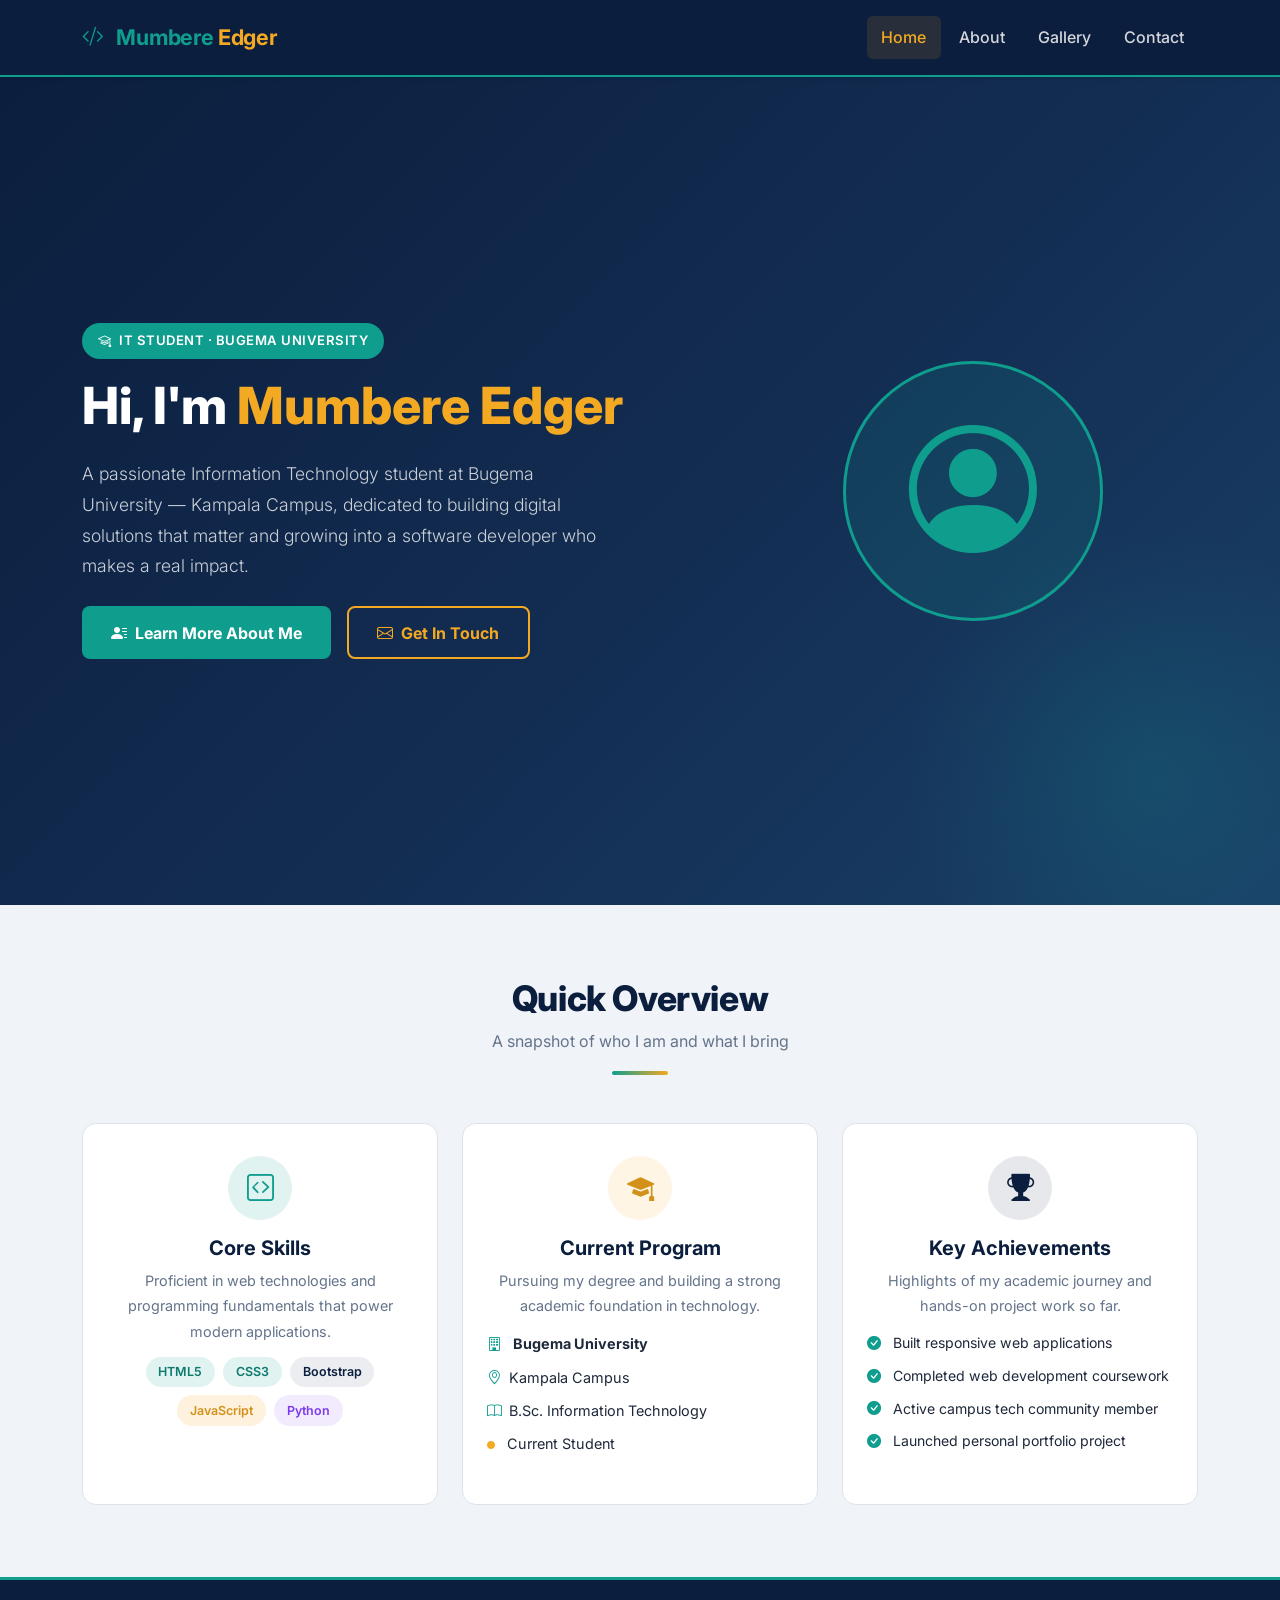
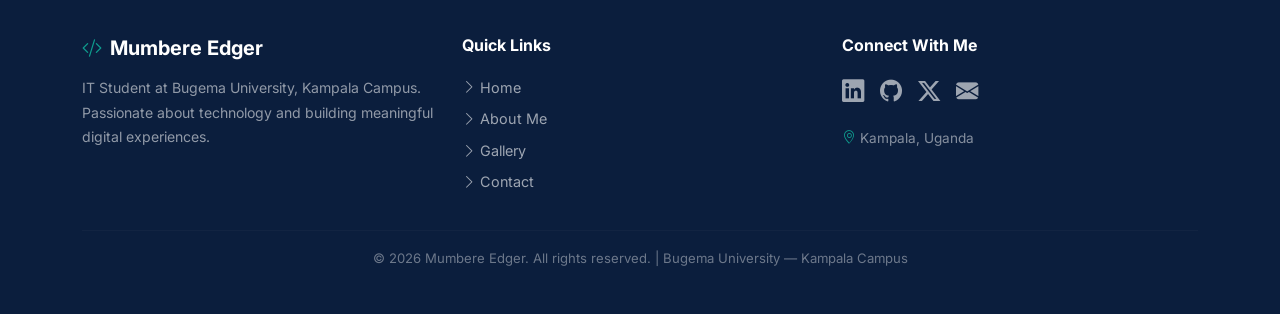
==== index.html @ 8a5848ec "made all the htmls edited the all the htmls" ====
<!DOCTYPE html>
<!-- DOCTYPE tells the browser this is an HTML5 document -->

<html lang="en">
<!-- The <html> tag is the root of the page. lang="en" tells the browser the page is in English -->

<head>
  <!-- ============================================================
       HEAD SECTION
       Everything inside <head> is NOT visible on the page.
       It contains settings, links to CSS files, and page info.
  ============================================================ -->

  <!-- UTF-8 charset allows all characters (letters, symbols, emojis) to display correctly -->
  <meta charset="UTF-8" />

  <!-- This makes the page responsive on mobile phones and tablets.
       width=device-width  → use the screen width of the device
       initial-scale=1.0   → don't zoom in or out by default -->
  <meta name="viewport" content="width=device-width, initial-scale=1.0" />

  <!-- The title shown on the browser tab -->
  <title>Mumbere Edger | Portfolio</title>

  <!-- Bootstrap 5 CSS — a free framework that gives us ready-made
       layout grids, buttons, cards, navbars, and more -->
  <link href="https://cdn.jsdelivr.net/npm/bootstrap@5.3.2/dist/css/bootstrap.min.css" rel="stylesheet" />

  <!-- Bootstrap Icons — a library of over 1800 free icons
       used throughout the page as <i class="bi bi-..."></i> -->
  <link href="https://cdn.jsdelivr.net/npm/bootstrap-icons@1.11.3/font/bootstrap-icons.min.css" rel="stylesheet" />

  <!-- Google Fonts — loads the "Inter" font family from the internet
       wght=300;400;600;700;800 means we load light, regular, semibold,
       bold, and extrabold weights -->
  <link href="https://fonts.googleapis.com/css2?family=Inter:wght@300;400;600;700;800&display=swap" rel="stylesheet" />

  <!-- Our own custom CSS file — this is where all our personal
       styles, colors, and layout rules are written -->
  <link rel="stylesheet" href="css/style.css" />

</head>

<body>
  <!-- ============================================================
       BODY SECTION
       Everything inside <body> is visible on the page.
  ============================================================ -->


  <!-- ============================================================
       SECTION 1: NAVIGATION BAR
       - Uses Bootstrap's navbar component
       - sticky-top  → stays fixed at the top when you scroll
       - navbar-expand-lg → collapses into a hamburger menu on small screens
       - navbar-dark → makes text/icons white (for a dark background)
  ============================================================ -->
  <nav class="navbar navbar-expand-lg sticky-top shadow-sm">
    <div class="container">
      <!-- BRAND / LOGO — clicking this takes you back to the home page -->
      <a class="navbar-brand fw-bold" href="index.html">
        <!-- Bootstrap icon: a code slash symbol used as a logo -->
        <i class="bi bi-code-slash me-2" style="color:var(--teal);"></i>
        <!-- Brand name — first word white, second word gold -->
        <span>Mumbere</span> <span style="color:var(--gold);">Edger</span>
      </a>

      <!-- HAMBURGER BUTTON — only visible on small screens (phones/tablets).
           data-bs-toggle and data-bs-target tell Bootstrap which menu to open -->
      <button class="navbar-toggler border-0" type="button"
              data-bs-toggle="collapse" data-bs-target="#mainNav"
              aria-controls="mainNav" aria-expanded="false" aria-label="Toggle navigation">
        <!-- Three-line "burger" icon for the toggle button -->
        <i class="bi bi-list text-white fs-4"></i>
      </button>

      <!-- NAV LINKS — hidden on small screens, shown on large screens (lg+)
           id="mainNav" connects this to the hamburger button above -->
      <div class="collapse navbar-collapse" id="mainNav">
        <ul class="navbar-nav ms-auto gap-lg-1">
          <!-- ms-auto pushes the links to the right side of the navbar -->

          <!-- Each nav-item is one link. "active" highlights the current page -->
          <li class="nav-item"><a class="nav-link active" href="index.html">Home</a></li>
          <li class="nav-item"><a class="nav-link" href="about.html">About</a></li>
          <li class="nav-item"><a class="nav-link" href="gallery.html">Gallery</a></li>
          <li class="nav-item"><a class="nav-link" href="contact.html">Contact</a></li>
        </ul>
      </div>
    </div><!-- end .container -->
  </nav>
  <!-- END NAVIGATION BAR -->


  <!-- ============================================================
       SECTION 2: HERO SECTION
       The large banner at the top of the home page.
       Contains: welcome badge, heading, tagline, two CTA buttons,
       and a floating avatar circle on the right.
  ============================================================ -->
  <section class="hero-section">
    <!-- .container limits the content width and centers it on large screens -->
    <div class="container position-relative" style="z-index:2;">

      <!-- Bootstrap grid: two columns side by side on large screens,
           stacked on top of each other on small screens.
           gy-5 adds vertical spacing between stacked rows on mobile -->
      <div class="row align-items-center gy-5">

        <!-- LEFT COLUMN: text content (takes 7 out of 12 columns on large screens) -->
        <div class="col-lg-7">

          <!-- Small badge above the heading — shows university info -->
          <div class="hero-badge">
            <i class="bi bi-mortarboard me-1"></i> IT Student · Bugema University
          </div>

          <!-- Main heading — .accent class makes "Mumbere Edger" appear in gold -->
          <h1>
            Hi, I'm <span class="accent">Mumbere Edger</span>
          </h1>

          <!-- Tagline / career objective paragraph -->
          <p class="lead my-4">
            A passionate Information Technology student at Bugema University —
            Kampala Campus, dedicated to building digital solutions that matter
            and growing into a software developer who makes a real impact.
          </p>

          <!-- CALL-TO-ACTION BUTTONS
               btn-teal   → solid teal button (primary action)
               btn-outline-gold → outlined gold button (secondary action) -->
          <div class="d-flex flex-wrap gap-3">
            <!-- d-flex makes the buttons sit side by side -->
            <!-- flex-wrap allows them to wrap onto the next line on small screens -->
            <a href="about.html" class="btn-teal">
              <i class="bi bi-person-lines-fill"></i> Learn More About Me
            </a>
            <a href="contact.html" class="btn-outline-gold">
              <i class="bi bi-envelope"></i> Get In Touch
            </a>
          </div>

        </div><!-- end left column -->

        <!-- RIGHT COLUMN: avatar circle (takes 5 out of 12 columns on large screens) -->
        <div class="col-lg-5 text-center">
          <!-- Animated floating circle — defined in style.css with @keyframes float -->
          <div class="hero-avatar-box">
            <!-- Large person icon — replace with an <img> tag once you have a photo -->
            <i class="bi bi-person-circle"></i>
          </div>
        </div><!-- end right column -->

      </div><!-- end .row -->
    </div><!-- end .container -->
  </section>
  <!-- END HERO SECTION -->


  <!-- ============================================================
       SECTION 3: HIGHLIGHTS / QUICK OVERVIEW
       Three teaser cards: Core Skills, Current Program, Key Achievements.
       Background: light off-white (bg-light-custom from style.css)
  ============================================================ -->
  <section class="bg-light-custom">
    <div class="container">

      <!-- Section heading block (used the same way on every page) -->
      <div class="text-center mb-5">
        <!-- mb-5 = margin-bottom of 3rem, pushes cards down from the heading -->
        <h2>Quick Overview</h2>
        <p class="sub-text mt-2">A snapshot of who I am and what I bring</p>
        <!-- Decorative colored underline — styled in style.css as .divider -->
        <div class="divider mx-auto mt-3"></div>
      </div>

      <!-- Three equal columns (cards) — Bootstrap grid: col-md-4 = 4/12 columns each -->
      <div class="row g-4">
        <!-- g-4 = gap between columns and rows -->

        <!-- CARD 1: Core Skills -->
        <div class="col-md-4">
          <!-- ov-card = our custom overview card style defined in style.css -->
          <div class="ov-card h-100">
            <!-- h-100 makes all cards the same height in a row -->

            <!-- Circular icon container — .teal gives it a teal background -->
            <div class="ov-icon teal">
              <i class="bi bi-code-square"></i>
            </div>

            <h5>Core Skills</h5>
            <p>Proficient in web technologies and programming fundamentals that power modern applications.</p>

            <!-- Skill tags — small colored pill-shaped labels -->
            <div class="d-flex flex-wrap gap-2 justify-content-center">
              <span class="tag tag-teal">HTML5</span>
              <span class="tag tag-teal">CSS3</span>
              <span class="tag tag-navy">Bootstrap</span>
              <span class="tag tag-gold">JavaScript</span>
              <span class="tag tag-purple">Python</span>
            </div>
          </div>
        </div><!-- end card 1 -->

        <!-- CARD 2: Current Program -->
        <div class="col-md-4">
          <div class="ov-card h-100">
            <!-- .gold gives the icon a gold-tinted background -->
            <div class="ov-icon gold">
              <i class="bi bi-mortarboard-fill"></i>
            </div>

            <h5>Current Program</h5>
            <p>Pursuing my degree and building a strong academic foundation in technology.</p>

            <!-- List of university details — list-unstyled removes bullet points -->
            <ul class="list-unstyled text-start mt-2" style="font-size:0.9rem; color:var(--text);">
              <li class="mb-2">
                <i class="bi bi-building me-2" style="color:var(--teal);"></i>
                <strong>Bugema University</strong>
              </li>
              <li class="mb-2">
                <i class="bi bi-geo-alt me-2" style="color:var(--teal);"></i>Kampala Campus
              </li>
              <li class="mb-2">
                <i class="bi bi-book me-2" style="color:var(--teal);"></i>B.Sc. Information Technology
              </li>
              <li>
                <!-- Tiny dot used as a status indicator -->
                <i class="bi bi-circle-fill me-2" style="color:var(--gold); font-size:0.5rem; vertical-align:middle;"></i>
                Current Student
              </li>
            </ul>
          </div>
        </div><!-- end card 2 -->

        <!-- CARD 3: Key Achievements -->
        <div class="col-md-4">
          <div class="ov-card h-100">
            <!-- .navy gives the icon a dark navy background -->
            <div class="ov-icon navy">
              <i class="bi bi-trophy-fill"></i>
            </div>

            <h5>Key Achievements</h5>
            <p>Highlights of my academic journey and hands-on project work so far.</p>

            <!-- Achievement list with teal tick icons -->
            <ul class="list-unstyled text-start mt-2" style="font-size:0.88rem; color:var(--text);">
              <li class="mb-2">
                <i class="bi bi-check-circle-fill me-2" style="color:var(--teal);"></i>
                Built responsive web applications
              </li>
              <li class="mb-2">
                <i class="bi bi-check-circle-fill me-2" style="color:var(--teal);"></i>
                Completed web development coursework
              </li>
              <li class="mb-2">
                <i class="bi bi-check-circle-fill me-2" style="color:var(--teal);"></i>
                Active campus tech community member
              </li>
              <li>
                <i class="bi bi-check-circle-fill me-2" style="color:var(--teal);"></i>
                Launched personal portfolio project
              </li>
            </ul>
          </div>
        </div><!-- end card 3 -->

      </div><!-- end .row -->
    </div><!-- end .container -->
  </section>
  <!-- END HIGHLIGHTS SECTION -->


  <!-- ============================================================
       SECTION 4: FOOTER
       Appears at the bottom of every page.
       Contains: short bio, quick links, social media icons, copyright.
  ============================================================ -->
  <footer>
    <div class="container">

      <!-- Three footer columns: Bio | Quick Links | Social Media -->
      <div class="row g-4 pb-3">
        <!-- pb-3 = padding-bottom so the content doesn't sit against the <hr> -->

        <!-- COLUMN 1: Short bio -->
        <div class="col-md-4">
          <h5 class="mb-3">
            <i class="bi bi-code-slash me-2" style="color:var(--teal);"></i>Mumbere Edger
          </h5>
          <p style="font-size:0.88rem; color:rgba(255,255,255,0.55);">
            IT Student at Bugema University, Kampala Campus. Passionate about
            technology and building meaningful digital experiences.
          </p>
        </div>

        <!-- COLUMN 2: Quick navigation links -->
        <div class="col-md-4">
          <h6 class="mb-3">Quick Links</h6>
          <!-- Each footer-link is styled in style.css to be white and turn gold on hover -->
          <a href="index.html" class="footer-link">
            <i class="bi bi-chevron-right me-1"></i>Home
          </a>
          <a href="about.html" class="footer-link">
            <i class="bi bi-chevron-right me-1"></i>About Me
          </a>
          <a href="gallery.html" class="footer-link">
            <i class="bi bi-chevron-right me-1"></i>Gallery
          </a>
          <a href="contact.html" class="footer-link">
            <i class="bi bi-chevron-right me-1"></i>Contact
          </a>
        </div>

        <!-- COLUMN 3: Social media icons + location -->
        <div class="col-md-4">
          <h6 class="mb-3">Connect With Me</h6>
          <!-- Social icons — each is a link that opens in a new tab (add target="_blank" when real links are ready) -->
          <div class="d-flex gap-3 mb-3">
            <a href="#" class="social-link" title="LinkedIn"><i class="bi bi-linkedin"></i></a>
            <a href="#" class="social-link" title="GitHub"><i class="bi bi-github"></i></a>
            <a href="#" class="social-link" title="Twitter"><i class="bi bi-twitter-x"></i></a>
            <!-- mailto: opens the user's email app with your address pre-filled -->
            <a href="mailto:edger@bugema.ac.ug" class="social-link" title="Email">
              <i class="bi bi-envelope-fill"></i>
            </a>
          </div>
          <p style="font-size:0.85rem; color:rgba(255,255,255,0.5);">
            <i class="bi bi-geo-alt me-1" style="color:var(--teal);"></i>Kampala, Uganda
          </p>
        </div>

      </div><!-- end footer columns row -->

      <!-- Horizontal dividing line above copyright -->
      <hr />

      <!-- Copyright notice — &copy; produces the © symbol -->
      <p class="copy">&copy; 2026 Mumbere Edger. All rights reserved. | Bugema University — Kampala Campus</p>

    </div><!-- end .container -->
  </footer>
  <!-- END FOOTER -->


  <!-- ============================================================
       BOOTSTRAP JAVASCRIPT BUNDLE
       Must be placed at the END of <body> (not in <head>).
       This single file includes:
       - Bootstrap JS (needed for the navbar hamburger toggle)
       - Popper.js    (needed for dropdowns and tooltips)
       Without this, the mobile menu button will not work.
  ============================================================ -->
  <script src="https://cdn.jsdelivr.net/npm/bootstrap@5.3.2/dist/js/bootstrap.bundle.min.js"></script>

</body>
</html>
---- css/style.css ----
/* ================================================================
   MUMBERE EDGER — Portfolio Website
   Custom Stylesheet (style.css)

   HOW THIS FILE IS ORGANISED:
   1.  CSS Variables (color palette)
   2.  Base / Global reset
   3.  Divider component
   4.  Navbar
   5.  Hero section (index.html)
   6.  Buttons (btn-teal, btn-outline-gold)
   7.  Page Header banner (about, gallery, contact)
   8.  Section common rules
   9.  Cards (overview cards, hover effect)
   10. Badge / Tag pills
   11. Footer
   12. About page: profile box, timeline, table, progress bars,
       soft skill pills, interests cards
   13. Gallery page: video wrap, gallery cards
   14. Contact page: info cards, form, map
   15. Responsive breakpoints
================================================================ */


/* ================================================================
   1. CSS VARIABLES — COLOR PALETTE
   CSS variables (custom properties) let us define our colors
   once and reuse them everywhere using var(--name).
   To change the site's whole color scheme, just edit these values.
================================================================ */
:root {
  /* Deep navy — used for navbar, hero background, footer, headings */
  --navy:   #0b1e3d;

  /* Teal — primary accent color: buttons, icons, borders, active links */
  --teal:   #0f9d8e;

  /* Darker teal — used for hover states on teal elements */
  --teal2:  #0c7a6d;

  /* Warm gold — secondary accent: highlights, outline buttons, badges */
  --gold:   #f4a923;

  /* Darker gold — used for hover states and text on gold backgrounds */
  --gold2:  #d4911a;

  /* Off-white — used as background for alternating sections */
  --light:  #f0f4f8;

  /* Pure white — default card and page background */
  --white:  #ffffff;

  /* Dark text color — used for headings and paragraph text */
  --text:   #1e293b;

  /* Muted grey — used for secondary/supporting paragraph text */
  --muted:  #64748b;

  /* Light border color — used for card borders, table lines, dividers */
  --border: #dde3ec;
}


/* ================================================================
   2. BASE / GLOBAL RESET
   These rules apply to every element on the page.
================================================================ */

/* box-sizing: border-box means padding and border are included
   in an element's total width and height — prevents layout overflow */
*, *::before, *::after {
  box-sizing: border-box;
}

body {
  /* Inter is loaded from Google Fonts; Segoe UI is the Windows fallback */
  font-family: 'Inter', 'Segoe UI', sans-serif;
  color: var(--text);
  background: var(--white);
  line-height: 1.75;  /* comfortable reading line spacing */
  margin: 0;          /* removes default browser body margin */
}


/* ================================================================
   3. DIVIDER
   A short colored underline used below section headings.
   The gradient goes from teal (left) to gold (right).
================================================================ */
.divider {
  width: 56px;
  height: 4px;
  background: linear-gradient(90deg, var(--teal), var(--gold));
  border-radius: 3px;
  margin-bottom: 1rem;
}


/* ================================================================
   4. NAVBAR
   The sticky navigation bar at the top of every page.
   border-bottom adds the teal accent line under the navbar.
================================================================ */
.navbar {
  background-color: var(--navy) !important;
  /* !important overrides Bootstrap's default bg-dark class */
  padding-top: 0.85rem;
  padding-bottom: 0.85rem;
  border-bottom: 2px solid var(--teal); /* teal underline accent */
}

.navbar-brand {
  font-size: 1.35rem;
  letter-spacing: -0.3px;
  color: var(--white) !important;
}

/* The span inside .navbar-brand that shows the gold "Edger" part */
.navbar-brand span {
  color: var(--teal);
}

/* Individual nav links */
.nav-link {
  color: rgba(255,255,255,0.82) !important; /* slightly transparent white */
  font-weight: 500;
  padding: 0.45rem 0.9rem !important;
  border-radius: 6px;
  transition: background 0.2s, color 0.2s; /* smooth color change on hover */
}

/* Hover and active states: gold text + faint gold background */
.nav-link:hover,
.nav-link.active {
  color: var(--gold) !important;
  background: rgba(244,169,35,0.12);
}

/* Make the hamburger button border match our teal color */
.navbar-toggler {
  border-color: var(--teal);
}

/* The three-line hamburger icon needs to be white on a dark navbar */
.navbar-toggler-icon {
  filter: invert(1);
}


/* ================================================================
   5. HERO SECTION (index.html only)
   The full-height banner on the home page.
   The ::after pseudo-element adds a glowing circle decoration
   in the bottom-right corner.
================================================================ */
.hero-section {
  min-height: 92vh; /* 92% of the viewport height */
  background: linear-gradient(135deg, var(--navy) 0%, #132d52 55%, #1a4068 100%);
  position: relative;  /* needed so z-index works on child elements */
  overflow: hidden;    /* hides the decorative circle if it goes outside */
  display: flex;
  align-items: center; /* vertically centers the content */
}

/* Decorative radial glow circle in the bottom-right of the hero */
.hero-section::after {
  content: '';   /* required for pseudo-elements to appear */
  position: absolute;
  bottom: -120px;
  right: -120px;
  width: 500px;
  height: 500px;
  background: radial-gradient(circle, rgba(15,157,142,0.18) 0%, transparent 70%);
  border-radius: 50%;
  pointer-events: none; /* can't be clicked or hovered */
}

/* The small pill badge above the hero heading */
.hero-badge {
  background: var(--teal);
  color: var(--white);
  font-size: 0.82rem;
  font-weight: 600;
  padding: 0.4rem 1rem;
  border-radius: 50px;
  display: inline-block;
  margin-bottom: 1.1rem;
  letter-spacing: 0.5px;
  text-transform: uppercase;
}

/* Hero main heading size — clamp() scales between a min and max based on viewport */
.hero-section h1 {
  font-size: clamp(2rem, 5vw, 3.2rem);
  font-weight: 800;
  line-height: 1.15;
  color: var(--white);
}

/* The "accent" span inside the h1 — makes the name gold */
.hero-section h1 .accent {
  color: var(--gold);
}

/* Lead paragraph below the heading */
.hero-section .lead {
  color: rgba(255,255,255,0.78);
  font-size: 1.1rem;
  max-width: 520px;
}

/* The circular avatar box on the right side of the hero */
.hero-avatar-box {
  width: 260px;
  height: 260px;
  background: rgba(15,157,142,0.15);  /* semi-transparent teal fill */
  border: 3px solid var(--teal);       /* teal ring border */
  border-radius: 50%;                  /* makes it a circle */
  display: flex;
  align-items: center;
  justify-content: center;
  margin: 0 auto;
  animation: float 4s ease-in-out infinite; /* applies the floating animation */
}

/* Icon inside the avatar circle */
.hero-avatar-box i {
  font-size: 8rem;
  color: var(--teal);
}

/* Floating animation — moves the avatar up and down smoothly */
@keyframes float {
  0%, 100% { transform: translateY(0); }    /* start and end: original position */
  50%       { transform: translateY(-16px); } /* middle: moved 16px upward */
}


/* ================================================================
   6. BUTTONS
   Two custom button styles used as call-to-action links.
================================================================ */

/* Primary button — solid teal background */
.btn-teal {
  background: var(--teal);
  color: var(--white);
  font-weight: 700;
  border: none;
  padding: 0.7rem 1.8rem;
  border-radius: 8px;
  /* transition animates the hover effects smoothly */
  transition: background 0.2s, transform 0.2s, box-shadow 0.2s;
  text-decoration: none;   /* removes underline from <a> tags */
  display: inline-flex;    /* lets the icon and text sit side by side */
  align-items: center;
  gap: 0.5rem;             /* space between icon and text */
}

/* Hover: darker teal + slight upward lift + teal glow shadow */
.btn-teal:hover {
  background: var(--teal2);
  color: var(--white);
  transform: translateY(-2px);
  box-shadow: 0 8px 22px rgba(15,157,142,0.35);
}

/* Secondary button — transparent with gold border */
.btn-outline-gold {
  background: transparent;
  color: var(--gold);
  font-weight: 700;
  border: 2px solid var(--gold);
  padding: 0.65rem 1.8rem;
  border-radius: 8px;
  transition: all 0.2s;
  text-decoration: none;
  display: inline-flex;
  align-items: center;
  gap: 0.5rem;
}

/* Hover: fills with gold, text turns navy */
.btn-outline-gold:hover {
  background: var(--gold);
  color: var(--navy);
  transform: translateY(-2px);
  box-shadow: 0 8px 22px rgba(244,169,35,0.3);
}


/* ================================================================
   7. PAGE HEADER BANNER (about.html, gallery.html, contact.html)
   The dark banner just below the navbar on inner pages.
   ::after adds a semi-transparent dark overlay so text stays readable.
================================================================ */
.page-header {
  min-height: 280px;
  background: linear-gradient(135deg, var(--navy) 0%, #132d52 60%, #1a4068 100%);
  border-bottom: 3px solid var(--teal);
  position: relative;
  display: flex;
  align-items: center;
  justify-content: center;
  text-align: center;
}

/* Dark overlay on top of the gradient */
.page-header::after {
  content: '';
  position: absolute;
  inset: 0;              /* shorthand for top:0; right:0; bottom:0; left:0 */
  background: rgba(0,0,0,0.35);
}

/* ph-content sits above the ::after overlay using z-index */
.page-header .ph-content {
  position: relative;
  z-index: 2;
}

.page-header h1 {
  color: var(--white);
  font-weight: 800;
  font-size: clamp(1.8rem, 4vw, 2.8rem);
}

.page-header .lead {
  color: rgba(255,255,255,0.75);
}

/* Breadcrumb: "Home > Page" navigation trail */
.breadcrumb {
  background: transparent;
  padding: 0;
  justify-content: center;
}

.breadcrumb-item a {
  color: var(--teal);
  text-decoration: none;
}

.breadcrumb-item.active {
  color: rgba(255,255,255,0.6);
}

/* The " / " separator between breadcrumb items */
.breadcrumb-item + .breadcrumb-item::before {
  color: rgba(255,255,255,0.4);
}


/* ================================================================
   8. SECTION COMMON RULES
   These rules apply to all <section> elements.
================================================================ */

/* Consistent vertical padding on every section */
section {
  padding: 72px 0;
}

/* Alternating section background — off-white for visual separation */
section.bg-light-custom {
  background: var(--light);
}

/* Section heading: scales responsively with clamp() */
section h2 {
  font-weight: 800;
  color: var(--navy);
  font-size: clamp(1.55rem, 3.5vw, 2.2rem);
  letter-spacing: -0.4px;
}

/* Sub-heading text under section headings */
section p.sub-text {
  color: var(--muted);
  font-size: 1rem;
}


/* ================================================================
   9. CARDS — SHARED RULES
   All Bootstrap .card elements get rounded corners, a light border,
   and a hover lift animation.
================================================================ */
.card {
  border-radius: 14px !important;
  border: 1px solid var(--border) !important;
  /* transition makes the hover effect animate smoothly */
  transition: transform 0.25s ease, box-shadow 0.25s ease;
}

.card:hover {
  transform: translateY(-6px);    /* lifts the card 6px upward */
  box-shadow: 0 18px 40px rgba(11,30,61,0.10) !important; /* soft navy shadow */
}

/* Overview cards (Quick Overview section on index.html) */
.ov-card {
  background: var(--white);
  border-radius: 14px;
  padding: 2rem 1.5rem;
  border: 1px solid var(--border);
  text-align: center;
  transition: transform 0.25s, box-shadow 0.25s;
}

.ov-card:hover {
  transform: translateY(-7px);
  box-shadow: 0 20px 44px rgba(15,157,142,0.1);
}

/* Circular icon container inside overview cards */
.ov-card .ov-icon {
  width: 64px;
  height: 64px;
  border-radius: 50%;
  display: flex;
  align-items: center;
  justify-content: center;
  margin: 0 auto 1rem;
  font-size: 1.7rem;
}

/* Three color variants for the icon circles */
.ov-icon.teal  { background: rgba(15,157,142,0.12); color: var(--teal); }
.ov-icon.gold  { background: rgba(244,169,35,0.12);  color: var(--gold2); }
.ov-icon.navy  { background: rgba(11,30,61,0.10);    color: var(--navy); }

.ov-card h5 {
  font-weight: 700;
  color: var(--navy);
  margin-bottom: 0.5rem;
}

.ov-card p {
  color: var(--muted);
  font-size: 0.9rem;
  margin-bottom: 0.8rem;
}


/* ================================================================
   10. BADGE / TAG PILLS
   Small pill-shaped labels used to categorize content
   (skills, photo categories, course subjects, etc.)
================================================================ */
.tag {
  display: inline-block;
  padding: 0.28rem 0.8rem;
  border-radius: 50px; /* fully rounded ends */
  font-size: 0.78rem;
  font-weight: 600;
}

/* Color variants — each is a tinted background + matching text color */
.tag-teal   { background: rgba(15,157,142,0.12);  color: var(--teal2); }
.tag-gold   { background: rgba(244,169,35,0.15);   color: var(--gold2); }
.tag-navy   { background: rgba(11,30,61,0.08);     color: var(--navy); }
.tag-red    { background: rgba(220,53,69,0.10);    color: #b91c1c; }
.tag-purple { background: rgba(124,58,237,0.10);   color: #7c3aed; }


/* ================================================================
   11. FOOTER
   Dark navy footer appearing at the bottom of every page.
   border-top adds the teal accent line above the footer.
================================================================ */
footer {
  background: var(--navy);
  color: rgba(255,255,255,0.75);
  padding: 56px 0 28px;
  font-size: 0.9rem;
  border-top: 3px solid var(--teal);
}

footer h5, footer h6 {
  color: var(--white);
  font-weight: 700;
}

/* Footer navigation links — muted white, turn gold on hover */
footer .footer-link {
  color: rgba(255,255,255,0.6);
  text-decoration: none;
  display: block;     /* each link gets its own full-width line */
  padding: 0.2rem 0;
  transition: color 0.2s;
}

footer .footer-link:hover {
  color: var(--gold);
}

/* Social media icon links */
footer .social-link {
  color: rgba(255,255,255,0.6);
  font-size: 1.4rem;
  transition: color 0.2s, transform 0.2s;
  display: inline-block;
}

/* Hover: turn teal and lift slightly */
footer .social-link:hover {
  color: var(--teal);
  transform: translateY(-3px);
}

/* Thin horizontal rule above copyright */
footer hr {
  border-color: rgba(255,255,255,0.1);
}

/* Copyright line */
footer .copy {
  color: rgba(255,255,255,0.4);
  font-size: 0.82rem;
  text-align: center;
}


/* ================================================================
   12. ABOUT PAGE STYLES
================================================================ */

/* ── Profile Box (dark navy card on the left of the biography) ── */
.profile-box {
  background: linear-gradient(160deg, var(--navy) 0%, #132d52 100%);
  border-radius: 18px;
  padding: 2.5rem 2rem;
  text-align: center;
  color: var(--white);
}

/* Circular avatar ring inside the profile box */
.profile-box .avatar-ring {
  width: 120px;
  height: 120px;
  border-radius: 50%;
  border: 4px solid var(--teal);
  background: rgba(15,157,142,0.15);
  display: flex;
  align-items: center;
  justify-content: center;
  margin: 0 auto 1rem;
  font-size: 4rem;
  color: var(--teal);
}

.profile-box h3  { color: var(--white); font-weight: 800; margin-bottom: 0.2rem; }
.profile-box .role { color: var(--gold); font-size: 0.9rem; font-weight: 600; }
.profile-box .loc  { color: rgba(255,255,255,0.55); font-size: 0.85rem; }

/* Small outline buttons inside the profile box (LinkedIn, GitHub) */
.profile-box .sm-btn {
  border: 1px solid rgba(255,255,255,0.25);
  color: rgba(255,255,255,0.8);
  background: transparent;
  padding: 0.35rem 1rem;
  border-radius: 6px;
  font-size: 0.82rem;
  text-decoration: none;
  transition: all 0.2s;
  display: inline-flex;
  align-items: center;
  gap: 0.3rem;
}

.profile-box .sm-btn:hover {
  border-color: var(--teal);
  color: var(--teal);
  background: rgba(15,157,142,0.1);
}

/* ── Detail Rows (label: value pairs inside the profile box) ── */
.detail-row {
  display: flex;
  align-items: center;
  gap: 0.6rem;
  padding: 0.55rem 0;
  border-bottom: 1px solid rgba(255,255,255,0.1); /* subtle white divider */
  font-size: 0.92rem;
}

.detail-row:last-child { border-bottom: none; } /* no line after the last row */
.detail-row .dr-label  { color: rgba(255,255,255,0.5); min-width: 90px; font-size: 0.82rem; }
.detail-row .dr-val    { color: var(--white); font-weight: 600; }

/* ── Timeline (Education section) ── */
/* The wrapper holds all timeline entries and draws the vertical line */
.tl-wrap {
  position: relative;
  padding-left: 2.8rem; /* space for the vertical line and dots */
}

/* Vertical connecting line drawn using ::before pseudo-element */
.tl-wrap::before {
  content: '';
  position: absolute;
  left: 20px;  /* horizontally centered under the dots */
  top: 4px;
  bottom: 4px;
  width: 2px;
  background: linear-gradient(to bottom, var(--teal), var(--gold));
  border-radius: 2px;
}

/* Container for each single timeline entry */
.tl-item {
  position: relative;
  margin-bottom: 2rem;
}

/* The circle/dot on the timeline line */
.tl-dot {
  position: absolute;
  left: -2.45rem; /* positioned to sit on the vertical line */
  top: 6px;
  width: 22px;
  height: 22px;
  border-radius: 50%;
  border: 3px solid var(--teal); /* default: teal ring */
  background: var(--white);       /* white fill so the line behind is hidden */
  z-index: 1;
}

/* Gold variant for completed qualifications */
.tl-dot.gold { border-color: var(--gold); }

/* Card holding each qualification's info */
.tl-card {
  background: var(--white);
  border: 1px solid var(--border);
  border-radius: 12px;
  padding: 1.4rem 1.5rem;
  transition: box-shadow 0.2s;
}

.tl-card:hover { box-shadow: 0 8px 28px rgba(11,30,61,0.08); }

.tl-card h5   { color: var(--navy); font-weight: 700; margin-bottom: 0.2rem; }
.tl-card .inst { color: var(--teal); font-size: 0.88rem; font-weight: 600; }
.tl-card p    { color: var(--muted); font-size: 0.88rem; margin: 0.5rem 0 0; }

/* Status badges inside timeline cards */
.tl-badge {
  display: inline-block;
  padding: 0.22rem 0.75rem;
  border-radius: 50px;
  font-size: 0.75rem;
  font-weight: 700;
}

.tl-badge.current  { background: rgba(15,157,142,0.12); color: var(--teal2); }
.tl-badge.done     { background: rgba(244,169,35,0.15);  color: var(--gold2); }

/* ── Education Summary Table ── */
/* Header row gets a dark navy background with white text */
.edu-table thead th {
  background: var(--navy);
  color: var(--white);
  font-weight: 600;
  font-size: 0.88rem;
  border: none;
}

.edu-table tbody td {
  font-size: 0.9rem;
  vertical-align: middle;
  border-color: var(--border);
}

/* ── Technical Skills Progress Bars ── */
/* Row above the bar: skill name (left) and percentage (right) */
.skill-label {
  display: flex;
  justify-content: space-between;
  font-size: 0.88rem;
  font-weight: 600;
  color: var(--text);
  margin-bottom: 0.35rem;
}

/* Percentage shown in teal */
.skill-label span:last-child { color: var(--teal); }

/* The grey track that the colored bar sits inside */
.prog-track {
  background: #dde3ec;
  border-radius: 50px;
  height: 9px;
  margin-bottom: 1.1rem;
  overflow: hidden; /* stops the fill from overflowing the rounded ends */
}

/* The colored fill bar — width is set inline per skill (e.g. style="width:85%;") */
.prog-fill {
  height: 100%;
  border-radius: 50px;
  background: linear-gradient(90deg, var(--teal), var(--gold)); /* teal to gold gradient */
}

/* ── Soft Skill Pills ── */
.soft-pill {
  display: inline-flex;
  align-items: center;
  gap: 0.35rem;
  padding: 0.38rem 0.9rem;
  border-radius: 50px;
  font-size: 0.82rem;
  font-weight: 600;
  border: 1.5px solid var(--border);
  color: var(--text);
  background: var(--white);
}

/* ── Interest Cards ── */
.int-card {
  background: var(--white);
  border: 1px solid var(--border);
  border-radius: 14px;
  padding: 1.8rem 1.2rem;
  text-align: center;
  transition: transform 0.2s, box-shadow 0.2s, border-color 0.2s;
}

/* Hover: lift + teal shadow + teal border */
.int-card:hover {
  transform: translateY(-5px);
  box-shadow: 0 14px 34px rgba(15,157,142,0.1);
  border-color: var(--teal);
}

.int-card i  { font-size: 2.4rem; margin-bottom: 0.75rem; display: block; }
.int-card h6 { font-weight: 700; color: var(--navy); margin-bottom: 0.4rem; }
.int-card p  { font-size: 0.84rem; color: var(--muted); margin: 0; }


/* ================================================================
   13. GALLERY PAGE STYLES
================================================================ */

/* ── Video Wrapper ── */
/* Teal border around the embedded video */
.video-wrap {
  border-radius: 16px;
  overflow: hidden;
  border: 2px solid var(--teal);
  box-shadow: 0 16px 48px rgba(11,30,61,0.14);
}

/* Dark caption bar below the video */
.video-caption {
  background: var(--navy);
  color: rgba(255,255,255,0.85);
  padding: 1rem 1.4rem;
  font-size: 0.9rem;
}

.video-caption strong { color: var(--gold); }

/* ── Gallery Cards ── */
.g-card {
  background: var(--white);
  border: 1px solid var(--border);
  border-radius: 14px;
  overflow: hidden;
  transition: transform 0.25s, box-shadow 0.25s;
}

.g-card:hover {
  transform: translateY(-7px);
  box-shadow: 0 20px 44px rgba(11,30,61,0.12);
}

/* Thumbnail area at the top of each gallery card */
.g-thumb {
  height: 210px;
  display: flex;
  align-items: center;
  justify-content: center;
  font-size: 3.8rem; /* large icon size */
  position: relative;
}

/* Six color variants for thumbnail backgrounds
   Each uses a two-color diagonal gradient at very low opacity */
.g-thumb.c1 { background: linear-gradient(135deg, #0b1e3d18, #0f9d8e22); color: var(--teal); }
.g-thumb.c2 { background: linear-gradient(135deg, #f4a92318, #f4a92333); color: var(--gold2); }
.g-thumb.c3 { background: linear-gradient(135deg, #7c3aed18, #7c3aed22); color: #7c3aed; }
.g-thumb.c4 { background: linear-gradient(135deg, #0b1e3d18, #132d5222); color: var(--navy); }
.g-thumb.c5 { background: linear-gradient(135deg, #0f9d8e18, #0f9d8e22); color: var(--teal2); }
.g-thumb.c6 { background: linear-gradient(135deg, #dc354518, #dc354522); color: #dc3545; }

/* Card body below the thumbnail */
.g-body { padding: 1rem 1.1rem 1.2rem; }
.g-body h6 { font-weight: 700; color: var(--navy); margin-bottom: 0.3rem; font-size: 0.95rem; }
.g-body p  { font-size: 0.83rem; color: var(--muted); margin-bottom: 0.6rem; }


/* ================================================================
   14. CONTACT PAGE STYLES
================================================================ */

/* ── Contact Information Cards ── */
.ci-card {
  display: flex;
  align-items: flex-start; /* icon stays at top even if text is tall */
  gap: 1rem;
  background: var(--white);
  border: 1px solid var(--border);
  border-radius: 12px;
  padding: 1.1rem 1.2rem;
  margin-bottom: 0.9rem;
  transition: border-color 0.2s, box-shadow 0.2s, transform 0.2s;
}

/* Hover: border turns teal, slides 4px to the right */
.ci-card:hover {
  border-color: var(--teal);
  box-shadow: 0 6px 20px rgba(15,157,142,0.1);
  transform: translateX(4px);
}

/* Rounded square icon container at the left of each info card */
.ci-icon {
  width: 44px;
  height: 44px;
  border-radius: 10px;
  display: flex;
  align-items: center;
  justify-content: center;
  font-size: 1.2rem;
  flex-shrink: 0; /* icon never shrinks even when space is tight */
}

/* Icon background color variants */
.ci-icon.teal   { background: rgba(15,157,142,0.12); color: var(--teal); }
.ci-icon.gold   { background: rgba(244,169,35,0.12);  color: var(--gold2); }
.ci-icon.navy   { background: rgba(11,30,61,0.10);    color: var(--navy); }
.ci-icon.red    { background: rgba(220,53,69,0.10);   color: #dc3545; }
.ci-icon.purple { background: rgba(124,58,237,0.10);  color: #7c3aed; }

/* Text inside info cards */
.ci-card h6  { font-weight: 700; color: var(--navy); margin-bottom: 0.15rem; font-size: 0.88rem; }
.ci-card a, .ci-card p {
  color: var(--muted);
  font-size: 0.87rem;
  margin: 0;
  text-decoration: none;
}
.ci-card a:hover { color: var(--teal); }

/* ── Contact Form Card ── */
.cf-card {
  background: var(--white);
  border: 1px solid var(--border);
  border-radius: 18px;
  padding: 2.4rem 2rem;
  box-shadow: 0 12px 40px rgba(11,30,61,0.07);
}

.cf-card h4  { color: var(--navy); font-weight: 800; margin-bottom: 0.3rem; }
.cf-card .sub { color: var(--muted); font-size: 0.9rem; margin-bottom: 1.5rem; }

/* Form field labels */
.form-label {
  font-size: 0.88rem;
  font-weight: 600;
  color: var(--text);
  margin-bottom: 0.35rem;
}

/* Input and textarea base styles */
.form-control, .form-select {
  border: 1.5px solid var(--border);
  border-radius: 8px;
  font-size: 0.9rem;
  padding: 0.65rem 0.9rem;
  color: var(--text);
  background: var(--light); /* off-white background when unfocused */
  transition: border-color 0.2s, box-shadow 0.2s;
}

/* When the user clicks into a field — teal border + soft teal glow ring */
.form-control:focus, .form-select:focus {
  border-color: var(--teal);
  box-shadow: 0 0 0 3px rgba(15,157,142,0.15);
  outline: none;       /* removes the default browser blue outline */
  background: var(--white);
}

/* Submit button — full-width teal gradient */
.btn-submit {
  background: linear-gradient(135deg, var(--teal), var(--teal2));
  color: var(--white);
  font-weight: 700;
  border: none;
  padding: 0.8rem 1.5rem;
  border-radius: 8px;
  width: 100%;      /* stretches to fill the column */
  font-size: 1rem;
  letter-spacing: 0.3px;
  cursor: pointer;
  transition: opacity 0.2s, transform 0.2s;
}

/* Hover: slight fade + upward lift */
.btn-submit:hover {
  opacity: 0.9;
  transform: translateY(-2px);
}

/* ── Embedded Map ── */
.map-wrap {
  border-radius: 16px;
  overflow: hidden;
  border: 2px solid var(--teal);
  box-shadow: 0 12px 36px rgba(11,30,61,0.1);
}

/* Footer bar beneath the map iframe */
.map-footer {
  background: var(--navy);
  color: rgba(255,255,255,0.8);
  padding: 0.9rem 1.4rem;
  display: flex;
  align-items: center;
  gap: 0.8rem;
  font-size: 0.88rem;
}

.map-footer i { color: var(--teal); font-size: 1.2rem; }

/* "Open in Maps" link inside the map footer */
.map-footer a {
  margin-left: auto; /* pushes this button to the far right */
  background: var(--teal);
  color: var(--white);
  padding: 0.35rem 1rem;
  border-radius: 6px;
  text-decoration: none;
  font-size: 0.82rem;
  font-weight: 600;
  transition: background 0.2s;
}

.map-footer a:hover {
  background: var(--teal2);
  color: var(--white);
}


/* ================================================================
   15. RESPONSIVE BREAKPOINTS
   These rules adjust the layout at smaller screen sizes.
   @media (max-width: Xpx) means: apply these rules ONLY when the
   screen width is Xpx or less.
================================================================ */

/* Tablets and smaller (below 992px) */
@media (max-width: 991px) {
  /* Hero doesn't need to be full-screen height on tablets */
  .hero-section {
    min-height: auto;
    padding: 70px 0;
  }

  /* Slightly shorter page headers on tablets */
  .page-header {
    min-height: 230px;
  }

  /* Reduce section padding on smaller screens */
  section {
    padding: 52px 0;
  }
}

/* Mobile phones (below 576px) */
@media (max-width: 576px) {
  /* Smaller heading on phones so it doesn't overflow */
  .hero-section h1 {
    font-size: 1.85rem;
  }

  /* Smaller avatar circle on phones */
  .hero-avatar-box {
    width: 180px;
    height: 180px;
  }

  .hero-avatar-box i {
    font-size: 5.5rem;
  }
}
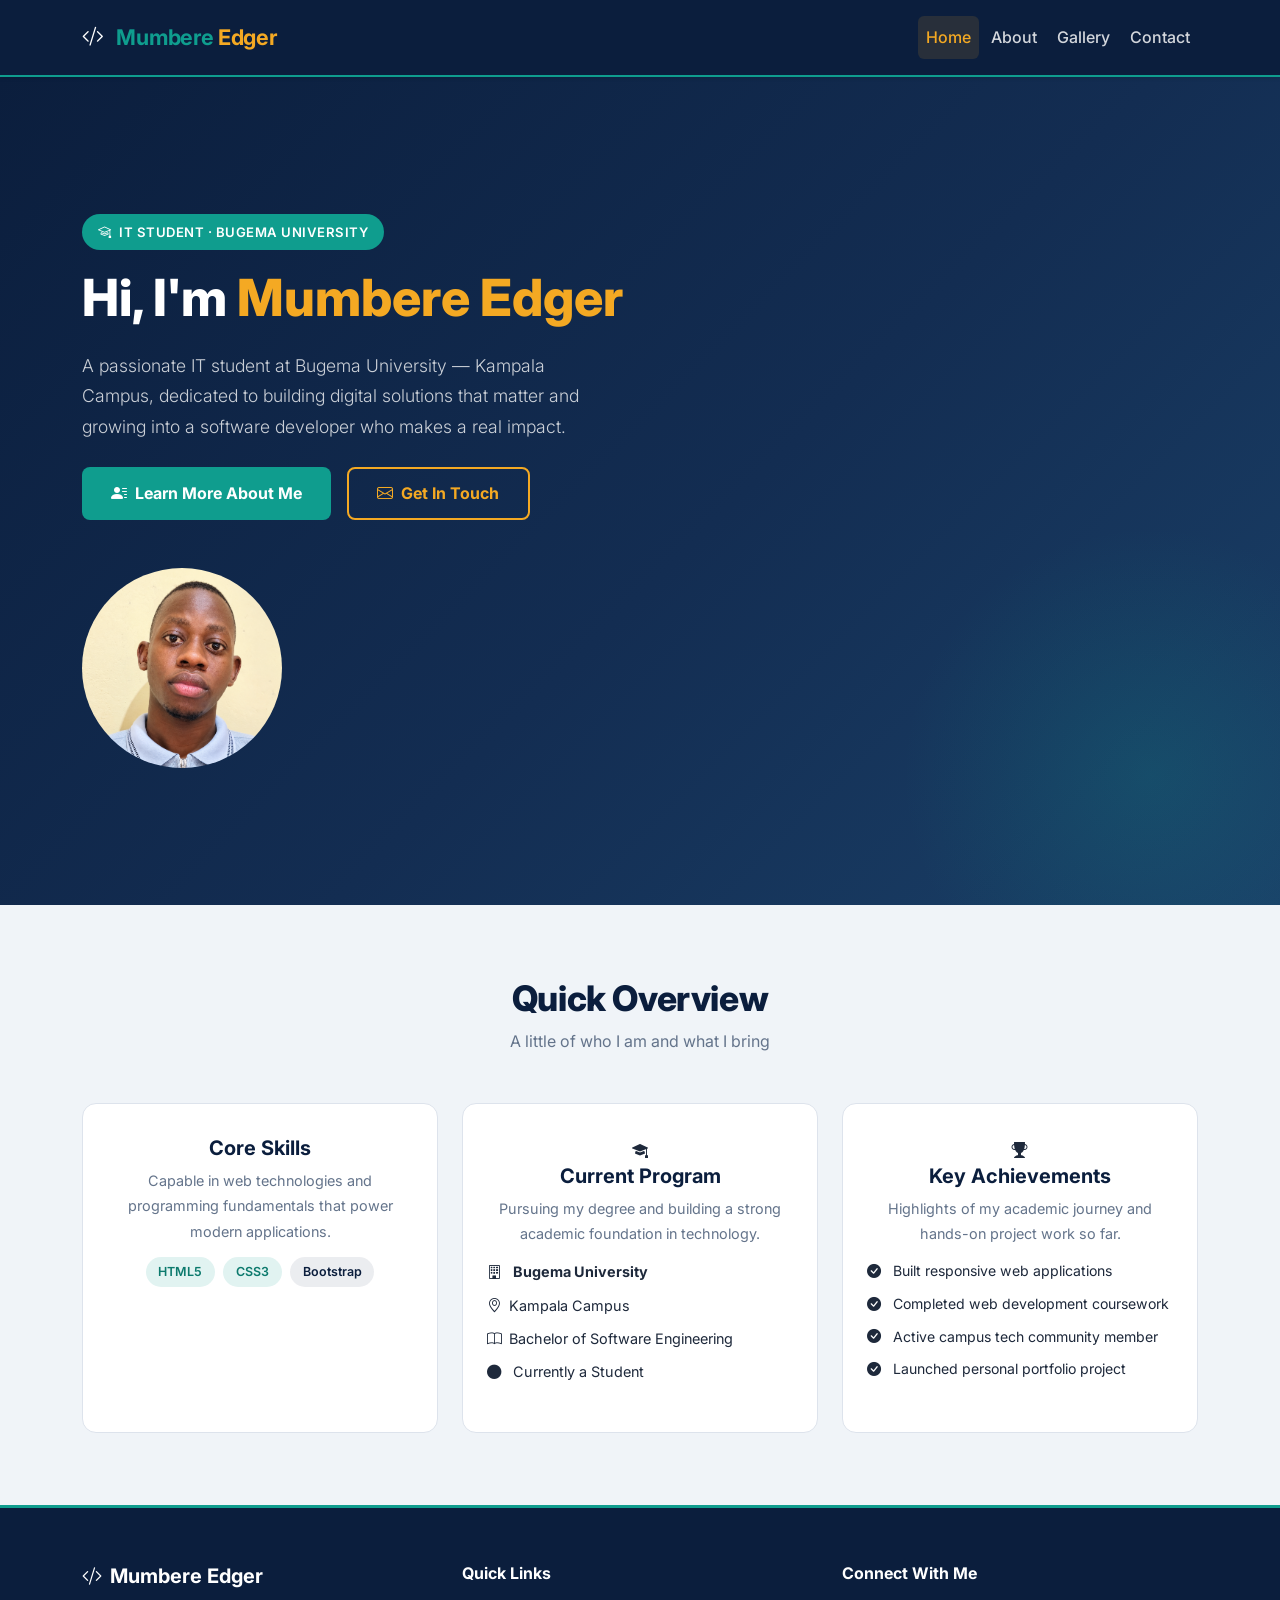
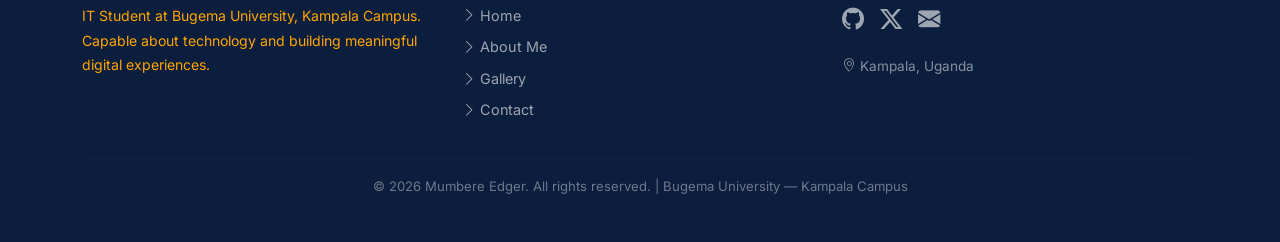
==== commit 95897eb9: "edited the read interface edited the read interface" ====
--- a/index.html
+++ b/index.html
@@ -1,138 +1,63 @@
 <!DOCTYPE html>
-<!-- DOCTYPE tells the browser this is an HTML5 document -->
-
 <html lang="en">
-<!-- The <html> tag is the root of the page. lang="en" tells the browser the page is in English -->
-
 <head>
-  <!-- ============================================================
-       HEAD SECTION
-       Everything inside <head> is NOT visible on the page.
-       It contains settings, links to CSS files, and page info.
-  ============================================================ -->
-
-  <!-- UTF-8 charset allows all characters (letters, symbols, emojis) to display correctly -->
   <meta charset="UTF-8" />
-
-  <!-- This makes the page responsive on mobile phones and tablets.
-       width=device-width  → use the screen width of the device
-       initial-scale=1.0   → don't zoom in or out by default -->
   <meta name="viewport" content="width=device-width, initial-scale=1.0" />
-
-  <!-- The title shown on the browser tab -->
   <title>Mumbere Edger | Portfolio</title>
-
-  <!-- Bootstrap 5 CSS — a free framework that gives us ready-made
-       layout grids, buttons, cards, navbars, and more -->
   <link href="https://cdn.jsdelivr.net/npm/bootstrap@5.3.2/dist/css/bootstrap.min.css" rel="stylesheet" />
-
-  <!-- Bootstrap Icons — a library of over 1800 free icons
-       used throughout the page as <i class="bi bi-..."></i> -->
   <link href="https://cdn.jsdelivr.net/npm/bootstrap-icons@1.11.3/font/bootstrap-icons.min.css" rel="stylesheet" />
-
-  <!-- Google Fonts — loads the "Inter" font family from the internet
-       wght=300;400;600;700;800 means we load light, regular, semibold,
-       bold, and extrabold weights -->
   <link href="https://fonts.googleapis.com/css2?family=Inter:wght@300;400;600;700;800&display=swap" rel="stylesheet" />
-
-  <!-- Our own custom CSS file — this is where all our personal
-       styles, colors, and layout rules are written -->
   <link rel="stylesheet" href="css/style.css" />
-
 </head>
-
 <body>
-  <!-- ============================================================
-       BODY SECTION
-       Everything inside <body> is visible on the page.
-  ============================================================ -->
-
-
-  <!-- ============================================================
-       SECTION 1: NAVIGATION BAR
-       - Uses Bootstrap's navbar component
-       - sticky-top  → stays fixed at the top when you scroll
-       - navbar-expand-lg → collapses into a hamburger menu on small screens
-       - navbar-dark → makes text/icons white (for a dark background)
-  ============================================================ -->
+  
+  <!--NAVIGATION BAR -->
   <nav class="navbar navbar-expand-lg sticky-top shadow-sm">
     <div class="container">
-      <!-- BRAND / LOGO — clicking this takes you back to the home page -->
       <a class="navbar-brand fw-bold" href="index.html">
-        <!-- Bootstrap icon: a code slash symbol used as a logo -->
-        <i class="bi bi-code-slash me-2" style="color:var(--teal);"></i>
-        <!-- Brand name — first word white, second word gold -->
+        <i class="bi bi-code-slash me-2";"></i>
         <span>Mumbere</span> <span style="color:var(--gold);">Edger</span>
       </a>
 
-      <!-- HAMBURGER BUTTON — only visible on small screens (phones/tablets).
-           data-bs-toggle and data-bs-target tell Bootstrap which menu to open -->
       <button class="navbar-toggler border-0" type="button"
               data-bs-toggle="collapse" data-bs-target="#mainNav"
               aria-controls="mainNav" aria-expanded="false" aria-label="Toggle navigation">
-        <!-- Three-line "burger" icon for the toggle button -->
+      
         <i class="bi bi-list text-white fs-4"></i>
       </button>
-
-      <!-- NAV LINKS — hidden on small screens, shown on large screens (lg+)
-           id="mainNav" connects this to the hamburger button above -->
       <div class="collapse navbar-collapse" id="mainNav">
         <ul class="navbar-nav ms-auto gap-lg-1">
-          <!-- ms-auto pushes the links to the right side of the navbar -->
-
-          <!-- Each nav-item is one link. "active" highlights the current page -->
           <li class="nav-item"><a class="nav-link active" href="index.html">Home</a></li>
           <li class="nav-item"><a class="nav-link" href="about.html">About</a></li>
           <li class="nav-item"><a class="nav-link" href="gallery.html">Gallery</a></li>
           <li class="nav-item"><a class="nav-link" href="contact.html">Contact</a></li>
         </ul>
       </div>
-    </div><!-- end .container -->
+    </div>
   </nav>
-  <!-- END NAVIGATION BAR -->
-
-
-  <!-- ============================================================
-       SECTION 2: HERO SECTION
-       The large banner at the top of the home page.
-       Contains: welcome badge, heading, tagline, two CTA buttons,
-       and a floating avatar circle on the right.
-  ============================================================ -->
+  
   <section class="hero-section">
-    <!-- .container limits the content width and centers it on large screens -->
     <div class="container position-relative" style="z-index:2;">
-
-      <!-- Bootstrap grid: two columns side by side on large screens,
-           stacked on top of each other on small screens.
-           gy-5 adds vertical spacing between stacked rows on mobile -->
       <div class="row align-items-center gy-5">
 
-        <!-- LEFT COLUMN: text content (takes 7 out of 12 columns on large screens) -->
+        
         <div class="col-lg-7">
 
-          <!-- Small badge above the heading — shows university info -->
           <div class="hero-badge">
             <i class="bi bi-mortarboard me-1"></i> IT Student · Bugema University
           </div>
 
-          <!-- Main heading — .accent class makes "Mumbere Edger" appear in gold -->
           <h1>
             Hi, I'm <span class="accent">Mumbere Edger</span>
           </h1>
 
-          <!-- Tagline / career objective paragraph -->
           <p class="lead my-4">
-            A passionate Information Technology student at Bugema University —
+            A passionate IT student at Bugema University —
             Kampala Campus, dedicated to building digital solutions that matter
             and growing into a software developer who makes a real impact.
           </p>
 
-          <!-- CALL-TO-ACTION BUTTONS
-               btn-teal   → solid teal button (primary action)
-               btn-outline-gold → outlined gold button (secondary action) -->
           <div class="d-flex flex-wrap gap-3">
-            <!-- d-flex makes the buttons sit side by side -->
-            <!-- flex-wrap allows them to wrap onto the next line on small screens -->
             <a href="about.html" class="btn-teal">
               <i class="bi bi-person-lines-fill"></i> Learn More About Me
             </a>
@@ -141,167 +66,128 @@
             </a>
           </div>
 
-        </div><!-- end left column -->
-
-        <!-- RIGHT COLUMN: avatar circle (takes 5 out of 12 columns on large screens) -->
-        <div class="col-lg-5 text-center">
-          <!-- Animated floating circle — defined in style.css with @keyframes float -->
+        </div>
+
+        <div >
           <div class="hero-avatar-box">
-            <!-- Large person icon — replace with an <img> tag once you have a photo -->
-            <i class="bi bi-person-circle"></i>
-          </div>
-        </div><!-- end right column -->
-
-      </div><!-- end .row -->
-    </div><!-- end .container -->
+          <img src="EDDY.png" alt="my photo" width="150px" length="200px" class="profile-photo">
+            
+          </div>
+        </div>
+
+      </div>
+    </div>
   </section>
-  <!-- END HERO SECTION -->
-
-
-  <!-- ============================================================
-       SECTION 3: HIGHLIGHTS / QUICK OVERVIEW
-       Three teaser cards: Core Skills, Current Program, Key Achievements.
-       Background: light off-white (bg-light-custom from style.css)
-  ============================================================ -->
+ 
+ <!--SECTION 3: HIGHLIGHTS / QUICK OVERVIEW -->
   <section class="bg-light-custom">
     <div class="container">
-
-      <!-- Section heading block (used the same way on every page) -->
       <div class="text-center mb-5">
-        <!-- mb-5 = margin-bottom of 3rem, pushes cards down from the heading -->
         <h2>Quick Overview</h2>
-        <p class="sub-text mt-2">A snapshot of who I am and what I bring</p>
-        <!-- Decorative colored underline — styled in style.css as .divider -->
-        <div class="divider mx-auto mt-3"></div>
-      </div>
-
-      <!-- Three equal columns (cards) — Bootstrap grid: col-md-4 = 4/12 columns each -->
-      <div class="row g-4">
-        <!-- g-4 = gap between columns and rows -->
-
-        <!-- CARD 1: Core Skills -->
-        <div class="col-md-4">
-          <!-- ov-card = our custom overview card style defined in style.css -->
+        <p class="sub-text mt-2">A little of who I am and what I bring</p>
+      </div>
+<!--CARD:1-->
+        <div class="row g-4"> 
+        <div class="col-md-4">         
           <div class="ov-card h-100">
-            <!-- h-100 makes all cards the same height in a row -->
-
-            <!-- Circular icon container — .teal gives it a teal background -->
-            <div class="ov-icon teal">
-              <i class="bi bi-code-square"></i>
+            <div>
             </div>
 
             <h5>Core Skills</h5>
-            <p>Proficient in web technologies and programming fundamentals that power modern applications.</p>
-
-            <!-- Skill tags — small colored pill-shaped labels -->
+            <p>Capable in web technologies and programming fundamentals that power modern applications.</p>
+
             <div class="d-flex flex-wrap gap-2 justify-content-center">
               <span class="tag tag-teal">HTML5</span>
               <span class="tag tag-teal">CSS3</span>
               <span class="tag tag-navy">Bootstrap</span>
-              <span class="tag tag-gold">JavaScript</span>
-              <span class="tag tag-purple">Python</span>
-            </div>
-          </div>
-        </div><!-- end card 1 -->
-
-        <!-- CARD 2: Current Program -->
+            
+            </div>
+          </div>
+        </div>
+
+<!-- CARD 2: Current Program -->
         <div class="col-md-4">
           <div class="ov-card h-100">
-            <!-- .gold gives the icon a gold-tinted background -->
-            <div class="ov-icon gold">
+            <div>
               <i class="bi bi-mortarboard-fill"></i>
             </div>
 
             <h5>Current Program</h5>
             <p>Pursuing my degree and building a strong academic foundation in technology.</p>
 
-            <!-- List of university details — list-unstyled removes bullet points -->
             <ul class="list-unstyled text-start mt-2" style="font-size:0.9rem; color:var(--text);">
               <li class="mb-2">
-                <i class="bi bi-building me-2" style="color:var(--teal);"></i>
+                <i class="bi bi-building me-2"></i>
                 <strong>Bugema University</strong>
               </li>
               <li class="mb-2">
-                <i class="bi bi-geo-alt me-2" style="color:var(--teal);"></i>Kampala Campus
-              </li>
-              <li class="mb-2">
-                <i class="bi bi-book me-2" style="color:var(--teal);"></i>B.Sc. Information Technology
+                <i class="bi bi-geo-alt me-2"></i>Kampala Campus
+              </li>
+              <li class="mb-2">
+                <i class="bi bi-book me-2"></i>Bachelor of Software Engineering
               </li>
               <li>
-                <!-- Tiny dot used as a status indicator -->
-                <i class="bi bi-circle-fill me-2" style="color:var(--gold); font-size:0.5rem; vertical-align:middle;"></i>
-                Current Student
+                <i class="bi bi-circle-fill me-2"></i>
+                Currently a Student
               </li>
             </ul>
           </div>
-        </div><!-- end card 2 -->
-
-        <!-- CARD 3: Key Achievements -->
+        </div>
+
+<!-- CARD 3: Key Achievements -->
         <div class="col-md-4">
           <div class="ov-card h-100">
-            <!-- .navy gives the icon a dark navy background -->
-            <div class="ov-icon navy">
-              <i class="bi bi-trophy-fill"></i>
+            <div>
+             <i class="bi bi-trophy-fill"></i>
             </div>
 
             <h5>Key Achievements</h5>
             <p>Highlights of my academic journey and hands-on project work so far.</p>
 
-            <!-- Achievement list with teal tick icons -->
             <ul class="list-unstyled text-start mt-2" style="font-size:0.88rem; color:var(--text);">
               <li class="mb-2">
-                <i class="bi bi-check-circle-fill me-2" style="color:var(--teal);"></i>
+                <i class="bi bi-check-circle-fill me-2"></i>
                 Built responsive web applications
               </li>
               <li class="mb-2">
-                <i class="bi bi-check-circle-fill me-2" style="color:var(--teal);"></i>
+                <i class="bi bi-check-circle-fill me-2"></i>
                 Completed web development coursework
               </li>
               <li class="mb-2">
-                <i class="bi bi-check-circle-fill me-2" style="color:var(--teal);"></i>
+                <i class="bi bi-check-circle-fill me-2"></i>
                 Active campus tech community member
               </li>
               <li>
-                <i class="bi bi-check-circle-fill me-2" style="color:var(--teal);"></i>
+                <i class="bi bi-check-circle-fill me-2"></i>
                 Launched personal portfolio project
               </li>
             </ul>
           </div>
-        </div><!-- end card 3 -->
-
-      </div><!-- end .row -->
-    </div><!-- end .container -->
+        </div>
+
+      </div>
+    </div>
   </section>
-  <!-- END HIGHLIGHTS SECTION -->
-
-
-  <!-- ============================================================
-       SECTION 4: FOOTER
-       Appears at the bottom of every page.
-       Contains: short bio, quick links, social media icons, copyright.
-  ============================================================ -->
+
+
+
+  <!--  SECTION 4: FOOTER -->
   <footer>
     <div class="container">
-
-      <!-- Three footer columns: Bio | Quick Links | Social Media -->
-      <div class="row g-4 pb-3">
-        <!-- pb-3 = padding-bottom so the content doesn't sit against the <hr> -->
-
-        <!-- COLUMN 1: Short bio -->
+      <div class="row g-4 pb-3"> 
         <div class="col-md-4">
           <h5 class="mb-3">
-            <i class="bi bi-code-slash me-2" style="color:var(--teal);"></i>Mumbere Edger
+            <i class="bi bi-code-slash me-2"></i>Mumbere Edger
           </h5>
-          <p style="font-size:0.88rem; color:rgba(255,255,255,0.55);">
-            IT Student at Bugema University, Kampala Campus. Passionate about
+          <p style="font-size:0.88rem; color:orange">
+            IT Student at Bugema University, Kampala Campus. Capable about
             technology and building meaningful digital experiences.
           </p>
         </div>
 
-        <!-- COLUMN 2: Quick navigation links -->
         <div class="col-md-4">
           <h6 class="mb-3">Quick Links</h6>
-          <!-- Each footer-link is styled in style.css to be white and turn gold on hover -->
+      
           <a href="index.html" class="footer-link">
             <i class="bi bi-chevron-right me-1"></i>Home
           </a>
@@ -316,45 +202,28 @@
           </a>
         </div>
 
-        <!-- COLUMN 3: Social media icons + location -->
         <div class="col-md-4">
           <h6 class="mb-3">Connect With Me</h6>
-          <!-- Social icons — each is a link that opens in a new tab (add target="_blank" when real links are ready) -->
           <div class="d-flex gap-3 mb-3">
-            <a href="#" class="social-link" title="LinkedIn"><i class="bi bi-linkedin"></i></a>
             <a href="#" class="social-link" title="GitHub"><i class="bi bi-github"></i></a>
             <a href="#" class="social-link" title="Twitter"><i class="bi bi-twitter-x"></i></a>
-            <!-- mailto: opens the user's email app with your address pre-filled -->
-            <a href="mailto:edger@bugema.ac.ug" class="social-link" title="Email">
+            <a href="mailto:mumbereedger005@gmail.com" class="social-link" title="Email">
               <i class="bi bi-envelope-fill"></i>
             </a>
           </div>
           <p style="font-size:0.85rem; color:rgba(255,255,255,0.5);">
-            <i class="bi bi-geo-alt me-1" style="color:var(--teal);"></i>Kampala, Uganda
+            <i class="bi bi-geo-alt me-1" style="white-space: nowrap;"></i>Kampala, Uganda
           </p>
         </div>
-
-      </div><!-- end footer columns row -->
-
-      <!-- Horizontal dividing line above copyright -->
+      </div>
+
       <hr />
 
-      <!-- Copyright notice — &copy; produces the © symbol -->
       <p class="copy">&copy; 2026 Mumbere Edger. All rights reserved. | Bugema University — Kampala Campus</p>
 
-    </div><!-- end .container -->
+    </div>
   </footer>
-  <!-- END FOOTER -->
-
-
-  <!-- ============================================================
-       BOOTSTRAP JAVASCRIPT BUNDLE
-       Must be placed at the END of <body> (not in <head>).
-       This single file includes:
-       - Bootstrap JS (needed for the navbar hamburger toggle)
-       - Popper.js    (needed for dropdowns and tooltips)
-       Without this, the mobile menu button will not work.
-  ============================================================ -->
+
   <script src="https://cdn.jsdelivr.net/npm/bootstrap@5.3.2/dist/js/bootstrap.bundle.min.js"></script>
 
 </body>
--- a/css/style.css
+++ b/css/style.css
@@ -1,92 +1,29 @@
-/* ================================================================
-   MUMBERE EDGER — Portfolio Website
-   Custom Stylesheet (style.css)
-
-   HOW THIS FILE IS ORGANISED:
-   1.  CSS Variables (color palette)
-   2.  Base / Global reset
-   3.  Divider component
-   4.  Navbar
-   5.  Hero section (index.html)
-   6.  Buttons (btn-teal, btn-outline-gold)
-   7.  Page Header banner (about, gallery, contact)
-   8.  Section common rules
-   9.  Cards (overview cards, hover effect)
-   10. Badge / Tag pills
-   11. Footer
-   12. About page: profile box, timeline, table, progress bars,
-       soft skill pills, interests cards
-   13. Gallery page: video wrap, gallery cards
-   14. Contact page: info cards, form, map
-   15. Responsive breakpoints
-================================================================ */
-
-
-/* ================================================================
-   1. CSS VARIABLES — COLOR PALETTE
-   CSS variables (custom properties) let us define our colors
-   once and reuse them everywhere using var(--name).
-   To change the site's whole color scheme, just edit these values.
-================================================================ */
+
 :root {
-  /* Deep navy — used for navbar, hero background, footer, headings */
   --navy:   #0b1e3d;
-
-  /* Teal — primary accent color: buttons, icons, borders, active links */
   --teal:   #0f9d8e;
-
-  /* Darker teal — used for hover states on teal elements */
   --teal2:  #0c7a6d;
-
-  /* Warm gold — secondary accent: highlights, outline buttons, badges */
   --gold:   #f4a923;
-
-  /* Darker gold — used for hover states and text on gold backgrounds */
   --gold2:  #d4911a;
-
-  /* Off-white — used as background for alternating sections */
   --light:  #f0f4f8;
-
-  /* Pure white — default card and page background */
   --white:  #ffffff;
-
-  /* Dark text color — used for headings and paragraph text */
   --text:   #1e293b;
-
-  /* Muted grey — used for secondary/supporting paragraph text */
   --muted:  #64748b;
-
-  /* Light border color — used for card borders, table lines, dividers */
   --border: #dde3ec;
 }
 
-
-/* ================================================================
-   2. BASE / GLOBAL RESET
-   These rules apply to every element on the page.
-================================================================ */
-
-/* box-sizing: border-box means padding and border are included
-   in an element's total width and height — prevents layout overflow */
 *, *::before, *::after {
   box-sizing: border-box;
 }
 
 body {
-  /* Inter is loaded from Google Fonts; Segoe UI is the Windows fallback */
   font-family: 'Inter', 'Segoe UI', sans-serif;
   color: var(--text);
   background: var(--white);
-  line-height: 1.75;  /* comfortable reading line spacing */
-  margin: 0;          /* removes default browser body margin */
-}
-
-
-/* ================================================================
-   3. DIVIDER
-   A short colored underline used below section headings.
-   The gradient goes from teal (left) to gold (right).
-================================================================ */
+  line-height: 1.75; 
+  margin: 0;         
+}
+
 .divider {
   width: 56px;
   height: 4px;
@@ -95,15 +32,8 @@
   margin-bottom: 1rem;
 }
 
-
-/* ================================================================
-   4. NAVBAR
-   The sticky navigation bar at the top of every page.
-   border-bottom adds the teal accent line under the navbar.
-================================================================ */
 .navbar {
-  background-color: var(--navy) !important;
-  /* !important overrides Bootstrap's default bg-dark class */
+  background-color: var(--navy);
   padding-top: 0.85rem;
   padding-bottom: 0.85rem;
   border-bottom: 2px solid var(--teal); /* teal underline accent */
@@ -112,59 +42,46 @@
 .navbar-brand {
   font-size: 1.35rem;
   letter-spacing: -0.3px;
-  color: var(--white) !important;
-}
-
-/* The span inside .navbar-brand that shows the gold "Edger" part */
+  color: var(--white);
+}
+
 .navbar-brand span {
   color: var(--teal);
 }
 
-/* Individual nav links */
 .nav-link {
-  color: rgba(255,255,255,0.82) !important; /* slightly transparent white */
+  color: rgba(255,255,255,0.82);
   font-weight: 500;
-  padding: 0.45rem 0.9rem !important;
+  padding: 0.45rem 0.9rem;
   border-radius: 6px;
-  transition: background 0.2s, color 0.2s; /* smooth color change on hover */
-}
-
-/* Hover and active states: gold text + faint gold background */
+  transition: background 0.2s, color 0.2s;
+}
+
 .nav-link:hover,
 .nav-link.active {
   color: var(--gold) !important;
   background: rgba(244,169,35,0.12);
 }
 
-/* Make the hamburger button border match our teal color */
 .navbar-toggler {
   border-color: var(--teal);
 }
 
-/* The three-line hamburger icon needs to be white on a dark navbar */
 .navbar-toggler-icon {
   filter: invert(1);
 }
 
-
-/* ================================================================
-   5. HERO SECTION (index.html only)
-   The full-height banner on the home page.
-   The ::after pseudo-element adds a glowing circle decoration
-   in the bottom-right corner.
-================================================================ */
 .hero-section {
-  min-height: 92vh; /* 92% of the viewport height */
+  min-height: 92vh; 
   background: linear-gradient(135deg, var(--navy) 0%, #132d52 55%, #1a4068 100%);
-  position: relative;  /* needed so z-index works on child elements */
-  overflow: hidden;    /* hides the decorative circle if it goes outside */
-  display: flex;
-  align-items: center; /* vertically centers the content */
-}
-
-/* Decorative radial glow circle in the bottom-right of the hero */
+  position: relative;  
+  overflow: hidden;  
+  display: flex;
+  align-items: center;
+}
+
 .hero-section::after {
-  content: '';   /* required for pseudo-elements to appear */
+  content: '';  
   position: absolute;
   bottom: -120px;
   right: -120px;
@@ -172,10 +89,9 @@
   height: 500px;
   background: radial-gradient(circle, rgba(15,157,142,0.18) 0%, transparent 70%);
   border-radius: 50%;
-  pointer-events: none; /* can't be clicked or hovered */
-}
-
-/* The small pill badge above the hero heading */
+  pointer-events: none;
+}
+
 .hero-badge {
   background: var(--teal);
   color: var(--white);
@@ -189,7 +105,6 @@
   text-transform: uppercase;
 }
 
-/* Hero main heading size — clamp() scales between a min and max based on viewport */
 .hero-section h1 {
   font-size: clamp(2rem, 5vw, 3.2rem);
   font-weight: 800;
@@ -197,51 +112,32 @@
   color: var(--white);
 }
 
-/* The "accent" span inside the h1 — makes the name gold */
 .hero-section h1 .accent {
   color: var(--gold);
 }
 
-/* Lead paragraph below the heading */
 .hero-section .lead {
   color: rgba(255,255,255,0.78);
   font-size: 1.1rem;
   max-width: 520px;
 }
 
-/* The circular avatar box on the right side of the hero */
 .hero-avatar-box {
-  width: 260px;
-  height: 260px;
-  background: rgba(15,157,142,0.15);  /* semi-transparent teal fill */
-  border: 3px solid var(--teal);       /* teal ring border */
-  border-radius: 50%;                  /* makes it a circle */
-  display: flex;
-  align-items: center;
-  justify-content: center;
-  margin: 0 auto;
-  animation: float 4s ease-in-out infinite; /* applies the floating animation */
-}
-
-/* Icon inside the avatar circle */
-.hero-avatar-box i {
-  font-size: 8rem;
-  color: var(--teal);
-}
-
-/* Floating animation — moves the avatar up and down smoothly */
-@keyframes float {
-  0%, 100% { transform: translateY(0); }    /* start and end: original position */
-  50%       { transform: translateY(-16px); } /* middle: moved 16px upward */
-}
-
-
-/* ================================================================
-   6. BUTTONS
-   Two custom button styles used as call-to-action links.
-================================================================ */
-
-/* Primary button — solid teal background */
+  width: 200px;
+  height: 200px;       
+  border-radius: 50%;                   
+}
+
+.profile-photo{
+  width: 200px;
+  height: 200px;
+  border-radius: 50%;
+  object-fit: cover;
+  display: block;
+  margin: auto;
+  object-position: center;
+}
+
 .btn-teal {
   background: var(--teal);
   color: var(--white);
@@ -249,15 +145,13 @@
   border: none;
   padding: 0.7rem 1.8rem;
   border-radius: 8px;
-  /* transition animates the hover effects smoothly */
   transition: background 0.2s, transform 0.2s, box-shadow 0.2s;
-  text-decoration: none;   /* removes underline from <a> tags */
-  display: inline-flex;    /* lets the icon and text sit side by side */
-  align-items: center;
-  gap: 0.5rem;             /* space between icon and text */
-}
-
-/* Hover: darker teal + slight upward lift + teal glow shadow */
+  text-decoration: none;   
+  display: inline-flex;   
+  align-items: center;
+  gap: 0.5rem;             
+}
+
 .btn-teal:hover {
   background: var(--teal2);
   color: var(--white);
@@ -265,7 +159,6 @@
   box-shadow: 0 8px 22px rgba(15,157,142,0.35);
 }
 
-/* Secondary button — transparent with gold border */
 .btn-outline-gold {
   background: transparent;
   color: var(--gold);
@@ -280,7 +173,6 @@
   gap: 0.5rem;
 }
 
-/* Hover: fills with gold, text turns navy */
 .btn-outline-gold:hover {
   background: var(--gold);
   color: var(--navy);
@@ -288,12 +180,6 @@
   box-shadow: 0 8px 22px rgba(244,169,35,0.3);
 }
 
-
-/* ================================================================
-   7. PAGE HEADER BANNER (about.html, gallery.html, contact.html)
-   The dark banner just below the navbar on inner pages.
-   ::after adds a semi-transparent dark overlay so text stays readable.
-================================================================ */
 .page-header {
   min-height: 280px;
   background: linear-gradient(135deg, var(--navy) 0%, #132d52 60%, #1a4068 100%);
@@ -305,7 +191,6 @@
   text-align: center;
 }
 
-/* Dark overlay on top of the gradient */
 .page-header::after {
   content: '';
   position: absolute;
@@ -313,7 +198,6 @@
   background: rgba(0,0,0,0.35);
 }
 
-/* ph-content sits above the ::after overlay using z-index */
 .page-header .ph-content {
   position: relative;
   z-index: 2;
@@ -329,7 +213,6 @@
   color: rgba(255,255,255,0.75);
 }
 
-/* Breadcrumb: "Home > Page" navigation trail */
 .breadcrumb {
   background: transparent;
   padding: 0;
@@ -345,28 +228,18 @@
   color: rgba(255,255,255,0.6);
 }
 
-/* The " / " separator between breadcrumb items */
 .breadcrumb-item + .breadcrumb-item::before {
   color: rgba(255,255,255,0.4);
 }
 
-
-/* ================================================================
-   8. SECTION COMMON RULES
-   These rules apply to all <section> elements.
-================================================================ */
-
-/* Consistent vertical padding on every section */
 section {
   padding: 72px 0;
 }
 
-/* Alternating section background — off-white for visual separation */
 section.bg-light-custom {
   background: var(--light);
 }
 
-/* Section heading: scales responsively with clamp() */
 section h2 {
   font-weight: 800;
   color: var(--navy);
@@ -374,18 +247,11 @@
   letter-spacing: -0.4px;
 }
 
-/* Sub-heading text under section headings */
 section p.sub-text {
   color: var(--muted);
   font-size: 1rem;
 }
 
-
-/* ================================================================
-   9. CARDS — SHARED RULES
-   All Bootstrap .card elements get rounded corners, a light border,
-   and a hover lift animation.
-================================================================ */
 .card {
   border-radius: 14px !important;
   border: 1px solid var(--border) !important;
@@ -398,7 +264,6 @@
   box-shadow: 0 18px 40px rgba(11,30,61,0.10) !important; /* soft navy shadow */
 }
 
-/* Overview cards (Quick Overview section on index.html) */
 .ov-card {
   background: var(--white);
   border-radius: 14px;
@@ -443,11 +308,7 @@
 }
 
 
-/* ================================================================
-   10. BADGE / TAG PILLS
-   Small pill-shaped labels used to categorize content
-   (skills, photo categories, course subjects, etc.)
-================================================================ */
+/* 10. BADGE*/
 .tag {
   display: inline-block;
   padding: 0.28rem 0.8rem;
@@ -464,11 +325,7 @@
 .tag-purple { background: rgba(124,58,237,0.10);   color: #7c3aed; }
 
 
-/* ================================================================
-   11. FOOTER
-   Dark navy footer appearing at the bottom of every page.
-   border-top adds the teal accent line above the footer.
-================================================================ */
+/*11. FOOTER */
 footer {
   background: var(--navy);
   color: rgba(255,255,255,0.75);
@@ -522,11 +379,8 @@
 }
 
 
-/* ================================================================
-   12. ABOUT PAGE STYLES
-================================================================ */
-
-/* ── Profile Box (dark navy card on the left of the biography) ── */
+/* 12. ABOUT PAGE STYLES*/
+
 .profile-box {
   background: linear-gradient(160deg, var(--navy) 0%, #132d52 100%);
   border-radius: 18px;
@@ -535,7 +389,6 @@
   color: var(--white);
 }
 
-/* Circular avatar ring inside the profile box */
 .profile-box .avatar-ring {
   width: 120px;
   height: 120px;
@@ -590,42 +443,11 @@
 .detail-row .dr-val    { color: var(--white); font-weight: 600; }
 
 /* ── Timeline (Education section) ── */
-/* The wrapper holds all timeline entries and draws the vertical line */
 .tl-wrap {
   position: relative;
-  padding-left: 2.8rem; /* space for the vertical line and dots */
-}
-
-/* Vertical connecting line drawn using ::before pseudo-element */
-.tl-wrap::before {
-  content: '';
-  position: absolute;
-  left: 20px;  /* horizontally centered under the dots */
-  top: 4px;
-  bottom: 4px;
-  width: 2px;
-  background: linear-gradient(to bottom, var(--teal), var(--gold));
-  border-radius: 2px;
-}
-
-/* Container for each single timeline entry */
-.tl-item {
-  position: relative;
-  margin-bottom: 2rem;
-}
-
-/* The circle/dot on the timeline line */
-.tl-dot {
-  position: absolute;
-  left: -2.45rem; /* positioned to sit on the vertical line */
-  top: 6px;
-  width: 22px;
-  height: 22px;
-  border-radius: 50%;
-  border: 3px solid var(--teal); /* default: teal ring */
-  background: var(--white);       /* white fill so the line behind is hidden */
-  z-index: 1;
-}
+  padding-left: 2.8rem;
+}
+
 
 /* Gold variant for completed qualifications */
 .tl-dot.gold { border-color: var(--gold); }
@@ -645,7 +467,6 @@
 .tl-card .inst { color: var(--teal); font-size: 0.88rem; font-weight: 600; }
 .tl-card p    { color: var(--muted); font-size: 0.88rem; margin: 0.5rem 0 0; }
 
-/* Status badges inside timeline cards */
 .tl-badge {
   display: inline-block;
   padding: 0.22rem 0.75rem;
@@ -658,7 +479,6 @@
 .tl-badge.done     { background: rgba(244,169,35,0.15);  color: var(--gold2); }
 
 /* ── Education Summary Table ── */
-/* Header row gets a dark navy background with white text */
 .edu-table thead th {
   background: var(--navy);
   color: var(--white);
@@ -673,19 +493,7 @@
   border-color: var(--border);
 }
 
-/* ── Technical Skills Progress Bars ── */
-/* Row above the bar: skill name (left) and percentage (right) */
-.skill-label {
-  display: flex;
-  justify-content: space-between;
-  font-size: 0.88rem;
-  font-weight: 600;
-  color: var(--text);
-  margin-bottom: 0.35rem;
-}
-
-/* Percentage shown in teal */
-.skill-label span:last-child { color: var(--teal); }
+  
 
 /* The grey track that the colored bar sits inside */
 .prog-track {
@@ -784,16 +592,9 @@
   justify-content: center;
   font-size: 3.8rem; /* large icon size */
   position: relative;
-}
-
-/* Six color variants for thumbnail backgrounds
-   Each uses a two-color diagonal gradient at very low opacity */
-.g-thumb.c1 { background: linear-gradient(135deg, #0b1e3d18, #0f9d8e22); color: var(--teal); }
-.g-thumb.c2 { background: linear-gradient(135deg, #f4a92318, #f4a92333); color: var(--gold2); }
-.g-thumb.c3 { background: linear-gradient(135deg, #7c3aed18, #7c3aed22); color: #7c3aed; }
-.g-thumb.c4 { background: linear-gradient(135deg, #0b1e3d18, #132d5222); color: var(--navy); }
-.g-thumb.c5 { background: linear-gradient(135deg, #0f9d8e18, #0f9d8e22); color: var(--teal2); }
-.g-thumb.c6 { background: linear-gradient(135deg, #dc354518, #dc354522); color: #dc3545; }
+  
+}
+
 
 /* Card body below the thumbnail */
 .g-body { padding: 1rem 1.1rem 1.2rem; }
@@ -954,12 +755,7 @@
 }
 
 
-/* ================================================================
-   15. RESPONSIVE BREAKPOINTS
-   These rules adjust the layout at smaller screen sizes.
-   @media (max-width: Xpx) means: apply these rules ONLY when the
-   screen width is Xpx or less.
-================================================================ */
+/* 15. RESPONSIVE BREAKPOINTS */
 
 /* Tablets and smaller (below 992px) */
 @media (max-width: 991px) {
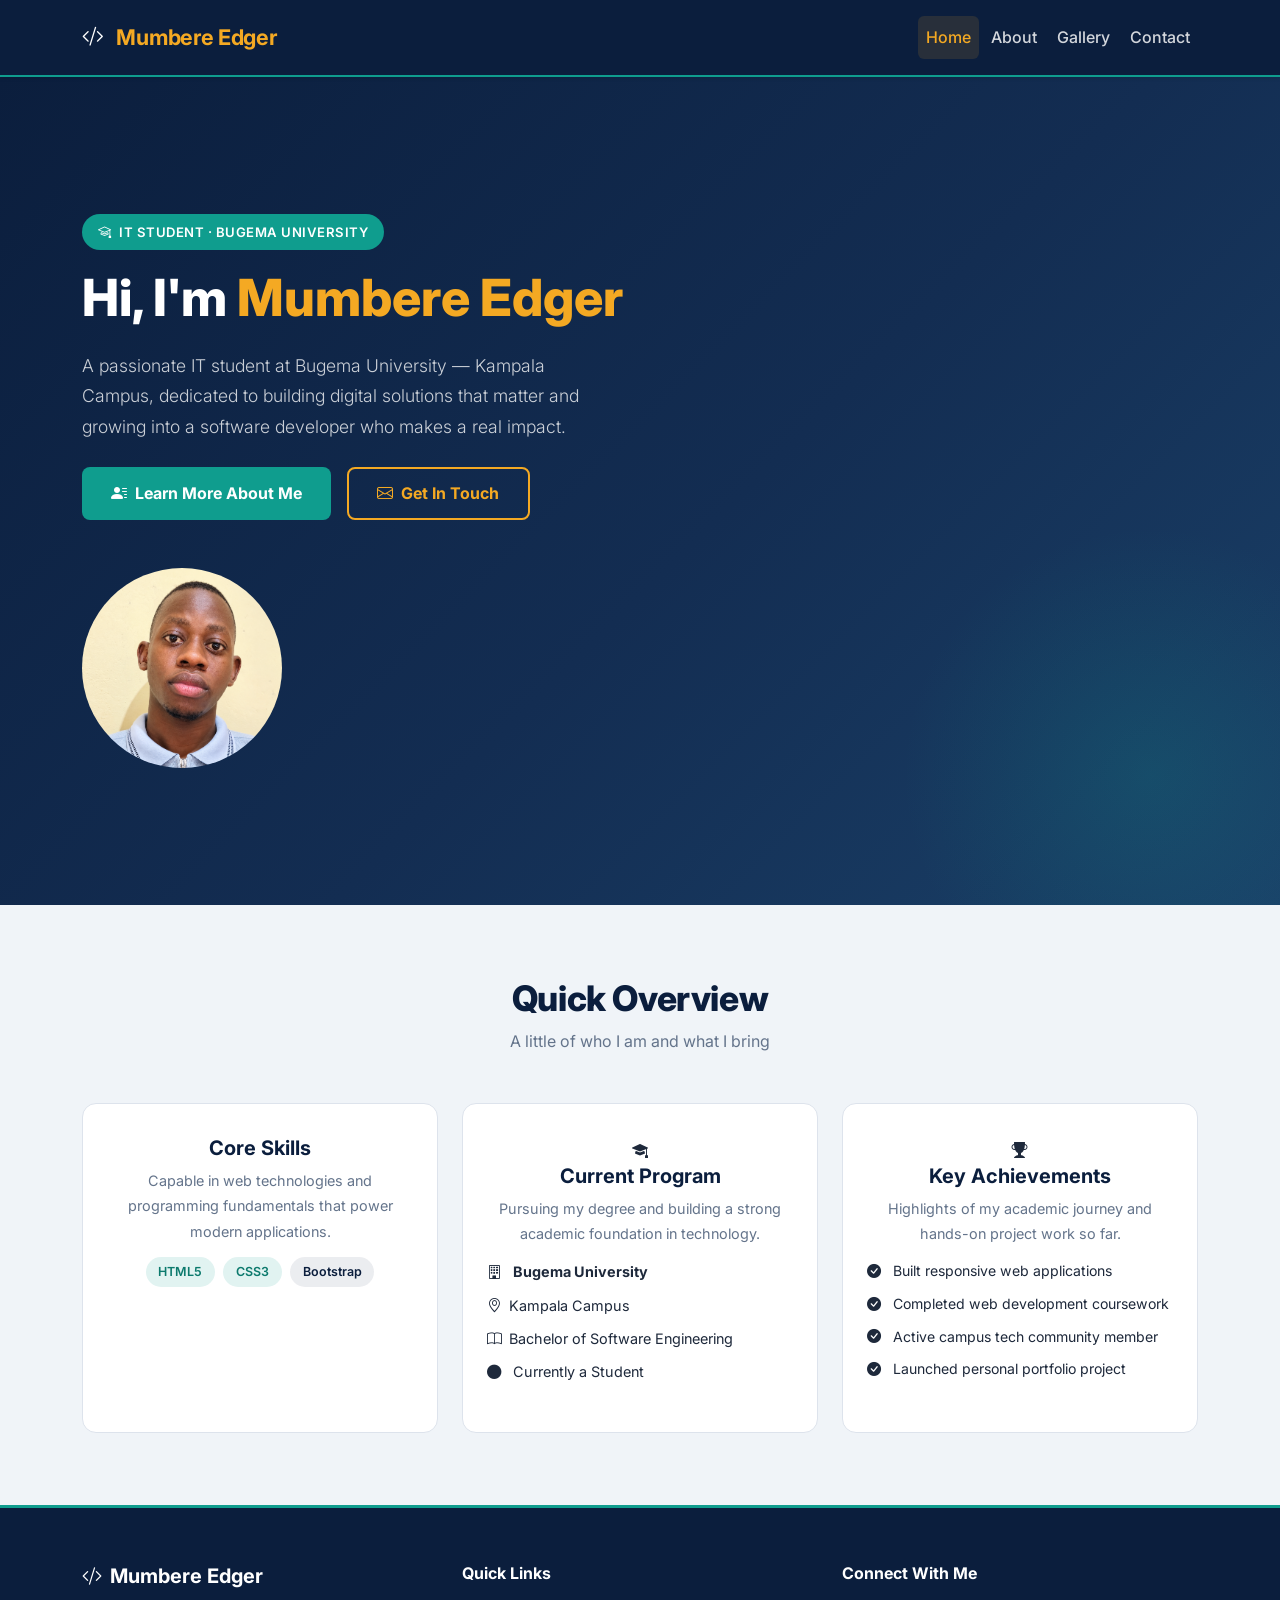
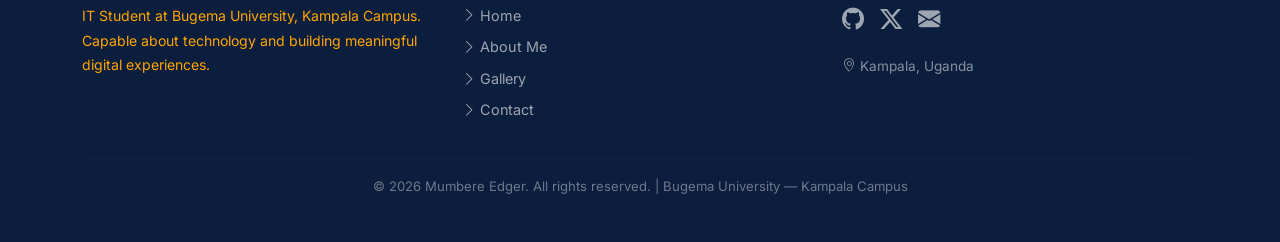
==== commit 38bec1db: "edited the email edited the email" ====
--- a/index.html
+++ b/index.html
@@ -7,7 +7,7 @@
   <link href="https://cdn.jsdelivr.net/npm/bootstrap@5.3.2/dist/css/bootstrap.min.css" rel="stylesheet" />
   <link href="https://cdn.jsdelivr.net/npm/bootstrap-icons@1.11.3/font/bootstrap-icons.min.css" rel="stylesheet" />
   <link href="https://fonts.googleapis.com/css2?family=Inter:wght@300;400;600;700;800&display=swap" rel="stylesheet" />
-  <link rel="stylesheet" href="css/style.css" />
+  <link rel="stylesheet" href="style.css.css" />
 </head>
 <body>
   
@@ -16,7 +16,7 @@
     <div class="container">
       <a class="navbar-brand fw-bold" href="index.html">
         <i class="bi bi-code-slash me-2";"></i>
-        <span>Mumbere</span> <span style="color:var(--gold);">Edger</span>
+        <span style="color:var(--gold);">Mumbere</span> <span style="color:var(--gold);">Edger</span>
       </a>
 
       <button class="navbar-toggler border-0" type="button"
--- a/style.css.css
+++ b/style.css.css
@@ -0,0 +1,795 @@
+
+:root {
+  --navy:   #0b1e3d;
+  --teal:   #0f9d8e;
+  --teal2:  #0c7a6d;
+  --gold:   #f4a923;
+  --gold2:  #d4911a;
+  --light:  #f0f4f8;
+  --white:  #ffffff;
+  --text:   #1e293b;
+  --muted:  #64748b;
+  --border: #dde3ec;
+}
+
+*, *::before, *::after {
+  box-sizing: border-box;
+}
+
+body {
+  font-family: 'Inter', 'Segoe UI', sans-serif;
+  color: var(--text);
+  background: var(--white);
+  line-height: 1.75; 
+  margin: 0;         
+}
+
+.divider {
+  width: 56px;
+  height: 4px;
+  background: linear-gradient(90deg, var(--teal), var(--gold));
+  border-radius: 3px;
+  margin-bottom: 1rem;
+}
+
+.navbar {
+  background-color: var(--navy);
+  padding-top: 0.85rem;
+  padding-bottom: 0.85rem;
+  border-bottom: 2px solid var(--teal); /* teal underline accent */
+}
+
+.navbar-brand {
+  font-size: 1.35rem;
+  letter-spacing: -0.3px;
+  color: var(--white);
+}
+
+.navbar-brand span {
+  color: var(--teal);
+}
+
+.nav-link {
+  color: rgba(255,255,255,0.82);
+  font-weight: 500;
+  padding: 0.45rem 0.9rem;
+  border-radius: 6px;
+  transition: background 0.2s, color 0.2s;
+}
+
+.nav-link:hover,
+.nav-link.active {
+  color: var(--gold) !important;
+  background: rgba(244,169,35,0.12);
+}
+
+.navbar-toggler {
+  border-color: var(--teal);
+}
+
+.navbar-toggler-icon {
+  filter: invert(1);
+}
+
+.hero-section {
+  min-height: 92vh; 
+  background: linear-gradient(135deg, var(--navy) 0%, #132d52 55%, #1a4068 100%);
+  position: relative;  
+  overflow: hidden;  
+  display: flex;
+  align-items: center;
+}
+
+.hero-section::after {
+  content: '';  
+  position: absolute;
+  bottom: -120px;
+  right: -120px;
+  width: 500px;
+  height: 500px;
+  background: radial-gradient(circle, rgba(15,157,142,0.18) 0%, transparent 70%);
+  border-radius: 50%;
+  pointer-events: none;
+}
+
+.hero-badge {
+  background: var(--teal);
+  color: var(--white);
+  font-size: 0.82rem;
+  font-weight: 600;
+  padding: 0.4rem 1rem;
+  border-radius: 50px;
+  display: inline-block;
+  margin-bottom: 1.1rem;
+  letter-spacing: 0.5px;
+  text-transform: uppercase;
+}
+
+.hero-section h1 {
+  font-size: clamp(2rem, 5vw, 3.2rem);
+  font-weight: 800;
+  line-height: 1.15;
+  color: var(--white);
+}
+
+.hero-section h1 .accent {
+  color: var(--gold);
+}
+
+.hero-section .lead {
+  color: rgba(255,255,255,0.78);
+  font-size: 1.1rem;
+  max-width: 520px;
+}
+
+.hero-avatar-box {
+  width: 200px;
+  height: 200px;       
+  border-radius: 50%;                   
+}
+
+.profile-photo{
+  width: 200px;
+  height: 200px;
+  border-radius: 50%;
+  object-fit: cover;
+  display: block;
+  margin: auto;
+  object-position: center;
+}
+
+.btn-teal {
+  background: var(--teal);
+  color: var(--white);
+  font-weight: 700;
+  border: none;
+  padding: 0.7rem 1.8rem;
+  border-radius: 8px;
+  transition: background 0.2s, transform 0.2s, box-shadow 0.2s;
+  text-decoration: none;   
+  display: inline-flex;   
+  align-items: center;
+  gap: 0.5rem;             
+}
+
+.btn-teal:hover {
+  background: var(--teal2);
+  color: var(--white);
+  transform: translateY(-2px);
+  box-shadow: 0 8px 22px rgba(15,157,142,0.35);
+}
+
+.btn-outline-gold {
+  background: transparent;
+  color: var(--gold);
+  font-weight: 700;
+  border: 2px solid var(--gold);
+  padding: 0.65rem 1.8rem;
+  border-radius: 8px;
+  transition: all 0.2s;
+  text-decoration: none;
+  display: inline-flex;
+  align-items: center;
+  gap: 0.5rem;
+}
+
+.btn-outline-gold:hover {
+  background: var(--gold);
+  color: var(--navy);
+  transform: translateY(-2px);
+  box-shadow: 0 8px 22px rgba(244,169,35,0.3);
+}
+
+.page-header {
+  min-height: 280px;
+  background: linear-gradient(135deg, var(--navy) 0%, #132d52 60%, #1a4068 100%);
+  border-bottom: 3px solid var(--teal);
+  position: relative;
+  display: flex;
+  align-items: center;
+  justify-content: center;
+  text-align: center;
+}
+
+.page-header::after {
+  content: '';
+  position: absolute;
+  inset: 0;              /* shorthand for top:0; right:0; bottom:0; left:0 */
+  background: rgba(0,0,0,0.35);
+}
+
+.page-header .ph-content {
+  position: relative;
+  z-index: 2;
+}
+
+.page-header h1 {
+  color: var(--white);
+  font-weight: 800;
+  font-size: clamp(1.8rem, 4vw, 2.8rem);
+}
+
+.page-header .lead {
+  color: rgba(255,255,255,0.75);
+}
+
+.breadcrumb {
+  background: transparent;
+  padding: 0;
+  justify-content: center;
+}
+
+.breadcrumb-item a {
+  color: var(--teal);
+  text-decoration: none;
+}
+
+.breadcrumb-item.active {
+  color: rgba(255,255,255,0.6);
+}
+
+.breadcrumb-item + .breadcrumb-item::before {
+  color: rgba(255,255,255,0.4);
+}
+
+section {
+  padding: 72px 0;
+}
+
+section.bg-light-custom {
+  background: var(--light);
+}
+
+section h2 {
+  font-weight: 800;
+  color: var(--navy);
+  font-size: clamp(1.55rem, 3.5vw, 2.2rem);
+  letter-spacing: -0.4px;
+}
+
+section p.sub-text {
+  color: var(--muted);
+  font-size: 1rem;
+}
+
+.card {
+  border-radius: 14px !important;
+  border: 1px solid var(--border) !important;
+  /* transition makes the hover effect animate smoothly */
+  transition: transform 0.25s ease, box-shadow 0.25s ease;
+}
+
+.card:hover {
+  transform: translateY(-6px);    /* lifts the card 6px upward */
+  box-shadow: 0 18px 40px rgba(11,30,61,0.10) !important; /* soft navy shadow */
+}
+
+.ov-card {
+  background: var(--white);
+  border-radius: 14px;
+  padding: 2rem 1.5rem;
+  border: 1px solid var(--border);
+  text-align: center;
+  transition: transform 0.25s, box-shadow 0.25s;
+}
+
+.ov-card:hover {
+  transform: translateY(-7px);
+  box-shadow: 0 20px 44px rgba(15,157,142,0.1);
+}
+
+/* Circular icon container inside overview cards */
+.ov-card .ov-icon {
+  width: 64px;
+  height: 64px;
+  border-radius: 50%;
+  display: flex;
+  align-items: center;
+  justify-content: center;
+  margin: 0 auto 1rem;
+  font-size: 1.7rem;
+}
+
+/* Three color variants for the icon circles */
+.ov-icon.teal  { background: rgba(15,157,142,0.12); color: var(--teal); }
+.ov-icon.gold  { background: rgba(244,169,35,0.12);  color: var(--gold2); }
+.ov-icon.navy  { background: rgba(11,30,61,0.10);    color: var(--navy); }
+
+.ov-card h5 {
+  font-weight: 700;
+  color: var(--navy);
+  margin-bottom: 0.5rem;
+}
+
+.ov-card p {
+  color: var(--muted);
+  font-size: 0.9rem;
+  margin-bottom: 0.8rem;
+}
+
+
+/* 10. BADGE*/
+.tag {
+  display: inline-block;
+  padding: 0.28rem 0.8rem;
+  border-radius: 50px; /* fully rounded ends */
+  font-size: 0.78rem;
+  font-weight: 600;
+}
+
+/* Color variants — each is a tinted background + matching text color */
+.tag-teal   { background: rgba(15,157,142,0.12);  color: var(--teal2); }
+.tag-gold   { background: rgba(244,169,35,0.15);   color: var(--gold2); }
+.tag-navy   { background: rgba(11,30,61,0.08);     color: var(--navy); }
+.tag-red    { background: rgba(220,53,69,0.10);    color: #b91c1c; }
+.tag-purple { background: rgba(124,58,237,0.10);   color: #7c3aed; }
+
+
+/*11. FOOTER */
+footer {
+  background: var(--navy);
+  color: rgba(255,255,255,0.75);
+  padding: 56px 0 28px;
+  font-size: 0.9rem;
+  border-top: 3px solid var(--teal);
+}
+
+footer h5, footer h6 {
+  color: var(--white);
+  font-weight: 700;
+}
+
+/* Footer navigation links — muted white, turn gold on hover */
+footer .footer-link {
+  color: rgba(255,255,255,0.6);
+  text-decoration: none;
+  display: block;     /* each link gets its own full-width line */
+  padding: 0.2rem 0;
+  transition: color 0.2s;
+}
+
+footer .footer-link:hover {
+  color: var(--gold);
+}
+
+/* Social media icon links */
+footer .social-link {
+  color: rgba(255,255,255,0.6);
+  font-size: 1.4rem;
+  transition: color 0.2s, transform 0.2s;
+  display: inline-block;
+}
+
+/* Hover: turn teal and lift slightly */
+footer .social-link:hover {
+  color: var(--teal);
+  transform: translateY(-3px);
+}
+
+/* Thin horizontal rule above copyright */
+footer hr {
+  border-color: rgba(255,255,255,0.1);
+}
+
+/* Copyright line */
+footer .copy {
+  color: rgba(255,255,255,0.4);
+  font-size: 0.82rem;
+  text-align: center;
+}
+
+
+/* 12. ABOUT PAGE STYLES*/
+
+.profile-box {
+  background: linear-gradient(160deg, var(--navy) 0%, #132d52 100%);
+  border-radius: 18px;
+  padding: 2.5rem 2rem;
+  text-align: center;
+  color: var(--white);
+}
+
+.profile-box .avatar-ring {
+  width: 120px;
+  height: 120px;
+  border-radius: 50%;
+  border: 4px solid var(--teal);
+  background: rgba(15,157,142,0.15);
+  display: flex;
+  align-items: center;
+  justify-content: center;
+  margin: 0 auto 1rem;
+  font-size: 4rem;
+  color: var(--teal);
+}
+
+.profile-box h3  { color: var(--white); font-weight: 800; margin-bottom: 0.2rem; }
+.profile-box .role { color: var(--gold); font-size: 0.9rem; font-weight: 600; }
+.profile-box .loc  { color: rgba(255,255,255,0.55); font-size: 0.85rem; }
+
+/* Small outline buttons inside the profile box (LinkedIn, GitHub) */
+.profile-box .sm-btn {
+  border: 1px solid rgba(255,255,255,0.25);
+  color: rgba(255,255,255,0.8);
+  background: transparent;
+  padding: 0.35rem 1rem;
+  border-radius: 6px;
+  font-size: 0.82rem;
+  text-decoration: none;
+  transition: all 0.2s;
+  display: inline-flex;
+  align-items: center;
+  gap: 0.3rem;
+}
+
+.profile-box .sm-btn:hover {
+  border-color: var(--teal);
+  color: var(--teal);
+  background: rgba(15,157,142,0.1);
+}
+
+/* ── Detail Rows (label: value pairs inside the profile box) ── */
+.detail-row {
+  display: flex;
+  align-items: center;
+  gap: 0.6rem;
+  padding: 0.55rem 0;
+  border-bottom: 1px solid rgba(255,255,255,0.1); /* subtle white divider */
+  font-size: 0.92rem;
+}
+
+.detail-row:last-child { border-bottom: none; } /* no line after the last row */
+.detail-row .dr-label  { color: rgba(255,255,255,0.5); min-width: 90px; font-size: 0.82rem; }
+.detail-row .dr-val    { color: var(--white); font-weight: 600; }
+
+/* ── Timeline (Education section) ── */
+.tl-wrap {
+  position: relative;
+  padding-left: 2.8rem;
+}
+
+
+/* Gold variant for completed qualifications */
+.tl-dot.gold { border-color: var(--gold); }
+
+/* Card holding each qualification's info */
+.tl-card {
+  background: var(--white);
+  border: 1px solid var(--border);
+  border-radius: 12px;
+  padding: 1.4rem 1.5rem;
+  transition: box-shadow 0.2s;
+}
+
+.tl-card:hover { box-shadow: 0 8px 28px rgba(11,30,61,0.08); }
+
+.tl-card h5   { color: var(--navy); font-weight: 700; margin-bottom: 0.2rem; }
+.tl-card .inst { color: var(--teal); font-size: 0.88rem; font-weight: 600; }
+.tl-card p    { color: var(--muted); font-size: 0.88rem; margin: 0.5rem 0 0; }
+
+.tl-badge {
+  display: inline-block;
+  padding: 0.22rem 0.75rem;
+  border-radius: 50px;
+  font-size: 0.75rem;
+  font-weight: 700;
+}
+
+.tl-badge.current  { background: rgba(15,157,142,0.12); color: var(--teal2); }
+.tl-badge.done     { background: rgba(244,169,35,0.15);  color: var(--gold2); }
+
+/* ── Education Summary Table ── */
+.edu-table thead th {
+  background: var(--navy);
+  color: var(--white);
+  font-weight: 600;
+  font-size: 0.88rem;
+  border: none;
+}
+
+.edu-table tbody td {
+  font-size: 0.9rem;
+  vertical-align: middle;
+  border-color: var(--border);
+}
+
+  
+
+/* The grey track that the colored bar sits inside */
+.prog-track {
+  background: #dde3ec;
+  border-radius: 50px;
+  height: 9px;
+  margin-bottom: 1.1rem;
+  overflow: hidden; /* stops the fill from overflowing the rounded ends */
+}
+
+/* The colored fill bar — width is set inline per skill (e.g. style="width:85%;") */
+.prog-fill {
+  height: 100%;
+  border-radius: 50px;
+  background: linear-gradient(90deg, var(--teal), var(--gold)); /* teal to gold gradient */
+}
+
+/* ── Soft Skill Pills ── */
+.soft-pill {
+  display: inline-flex;
+  align-items: center;
+  gap: 0.35rem;
+  padding: 0.38rem 0.9rem;
+  border-radius: 50px;
+  font-size: 0.82rem;
+  font-weight: 600;
+  border: 1.5px solid var(--border);
+  color: var(--text);
+  background: var(--white);
+}
+
+/* ── Interest Cards ── */
+.int-card {
+  background: var(--white);
+  border: 1px solid var(--border);
+  border-radius: 14px;
+  padding: 1.8rem 1.2rem;
+  text-align: center;
+  transition: transform 0.2s, box-shadow 0.2s, border-color 0.2s;
+}
+
+/* Hover: lift + teal shadow + teal border */
+.int-card:hover {
+  transform: translateY(-5px);
+  box-shadow: 0 14px 34px rgba(15,157,142,0.1);
+  border-color: var(--teal);
+}
+
+.int-card i  { font-size: 2.4rem; margin-bottom: 0.75rem; display: block; }
+.int-card h6 { font-weight: 700; color: var(--navy); margin-bottom: 0.4rem; }
+.int-card p  { font-size: 0.84rem; color: var(--muted); margin: 0; }
+
+
+/* ================================================================
+   13. GALLERY PAGE STYLES
+================================================================ */
+
+/* ── Video Wrapper ── */
+/* Teal border around the embedded video */
+.video-wrap {
+  border-radius: 16px;
+  overflow: hidden;
+  border: 2px solid var(--teal);
+  box-shadow: 0 16px 48px rgba(11,30,61,0.14);
+}
+
+/* Dark caption bar below the video */
+.video-caption {
+  background: var(--navy);
+  color: rgba(255,255,255,0.85);
+  padding: 1rem 1.4rem;
+  font-size: 0.9rem;
+}
+
+.video-caption strong { color: var(--gold); }
+
+/* ── Gallery Cards ── */
+.g-card {
+  background: var(--white);
+  border: 1px solid var(--border);
+  border-radius: 14px;
+  overflow: hidden;
+  transition: transform 0.25s, box-shadow 0.25s;
+}
+
+.g-card:hover {
+  transform: translateY(-7px);
+  box-shadow: 0 20px 44px rgba(11,30,61,0.12);
+}
+
+/* Thumbnail area at the top of each gallery card */
+.g-thumb {
+  height: 210px;
+  display: flex;
+  align-items: center;
+  justify-content: center;
+  font-size: 3.8rem; /* large icon size */
+  position: relative;
+  
+}
+
+
+/* Card body below the thumbnail */
+.g-body { padding: 1rem 1.1rem 1.2rem; }
+.g-body h6 { font-weight: 700; color: var(--navy); margin-bottom: 0.3rem; font-size: 0.95rem; }
+.g-body p  { font-size: 0.83rem; color: var(--muted); margin-bottom: 0.6rem; }
+
+
+/* ================================================================
+   14. CONTACT PAGE STYLES
+================================================================ */
+
+/* ── Contact Information Cards ── */
+.ci-card {
+  display: flex;
+  align-items: flex-start; /* icon stays at top even if text is tall */
+  gap: 1rem;
+  background: var(--white);
+  border: 1px solid var(--border);
+  border-radius: 12px;
+  padding: 1.1rem 1.2rem;
+  margin-bottom: 0.9rem;
+  transition: border-color 0.2s, box-shadow 0.2s, transform 0.2s;
+}
+
+/* Hover: border turns teal, slides 4px to the right */
+.ci-card:hover {
+  border-color: var(--teal);
+  box-shadow: 0 6px 20px rgba(15,157,142,0.1);
+  transform: translateX(4px);
+}
+
+/* Rounded square icon container at the left of each info card */
+.ci-icon {
+  width: 44px;
+  height: 44px;
+  border-radius: 10px;
+  display: flex;
+  align-items: center;
+  justify-content: center;
+  font-size: 1.2rem;
+  flex-shrink: 0; /* icon never shrinks even when space is tight */
+}
+
+/* Icon background color variants */
+.ci-icon.teal   { background: rgba(15,157,142,0.12); color: var(--teal); }
+.ci-icon.gold   { background: rgba(244,169,35,0.12);  color: var(--gold2); }
+.ci-icon.navy   { background: rgba(11,30,61,0.10);    color: var(--navy); }
+.ci-icon.red    { background: rgba(220,53,69,0.10);   color: #dc3545; }
+.ci-icon.purple { background: rgba(124,58,237,0.10);  color: #7c3aed; }
+
+/* Text inside info cards */
+.ci-card h6  { font-weight: 700; color: var(--navy); margin-bottom: 0.15rem; font-size: 0.88rem; }
+.ci-card a, .ci-card p {
+  color: var(--muted);
+  font-size: 0.87rem;
+  margin: 0;
+  text-decoration: none;
+}
+.ci-card a:hover { color: var(--teal); }
+
+/* ── Contact Form Card ── */
+.cf-card {
+  background: var(--white);
+  border: 1px solid var(--border);
+  border-radius: 18px;
+  padding: 2.4rem 2rem;
+  box-shadow: 0 12px 40px rgba(11,30,61,0.07);
+}
+
+.cf-card h4  { color: var(--navy); font-weight: 800; margin-bottom: 0.3rem; }
+.cf-card .sub { color: var(--muted); font-size: 0.9rem; margin-bottom: 1.5rem; }
+
+/* Form field labels */
+.form-label {
+  font-size: 0.88rem;
+  font-weight: 600;
+  color: var(--text);
+  margin-bottom: 0.35rem;
+}
+
+/* Input and textarea base styles */
+.form-control, .form-select {
+  border: 1.5px solid var(--border);
+  border-radius: 8px;
+  font-size: 0.9rem;
+  padding: 0.65rem 0.9rem;
+  color: var(--text);
+  background: var(--light); /* off-white background when unfocused */
+  transition: border-color 0.2s, box-shadow 0.2s;
+}
+
+/* When the user clicks into a field — teal border + soft teal glow ring */
+.form-control:focus, .form-select:focus {
+  border-color: var(--teal);
+  box-shadow: 0 0 0 3px rgba(15,157,142,0.15);
+  outline: none;       /* removes the default browser blue outline */
+  background: var(--white);
+}
+
+/* Submit button — full-width teal gradient */
+.btn-submit {
+  background: linear-gradient(135deg, var(--teal), var(--teal2));
+  color: var(--white);
+  font-weight: 700;
+  border: none;
+  padding: 0.8rem 1.5rem;
+  border-radius: 8px;
+  width: 100%;      /* stretches to fill the column */
+  font-size: 1rem;
+  letter-spacing: 0.3px;
+  cursor: pointer;
+  transition: opacity 0.2s, transform 0.2s;
+}
+
+/* Hover: slight fade + upward lift */
+.btn-submit:hover {
+  opacity: 0.9;
+  transform: translateY(-2px);
+}
+
+/* ── Embedded Map ── */
+.map-wrap {
+  border-radius: 16px;
+  overflow: hidden;
+  border: 2px solid var(--teal);
+  box-shadow: 0 12px 36px rgba(11,30,61,0.1);
+}
+
+/* Footer bar beneath the map iframe */
+.map-footer {
+  background: var(--navy);
+  color: rgba(255,255,255,0.8);
+  padding: 0.9rem 1.4rem;
+  display: flex;
+  align-items: center;
+  gap: 0.8rem;
+  font-size: 0.88rem;
+}
+
+.map-footer i { color: var(--teal); font-size: 1.2rem; }
+
+/* "Open in Maps" link inside the map footer */
+.map-footer a {
+  margin-left: auto; /* pushes this button to the far right */
+  background: var(--teal);
+  color: var(--white);
+  padding: 0.35rem 1rem;
+  border-radius: 6px;
+  text-decoration: none;
+  font-size: 0.82rem;
+  font-weight: 600;
+  transition: background 0.2s;
+}
+
+.map-footer a:hover {
+  background: var(--teal2);
+  color: var(--white);
+}
+
+
+/* 15. RESPONSIVE BREAKPOINTS */
+
+/* Tablets and smaller (below 992px) */
+@media (max-width: 991px) {
+  /* Hero doesn't need to be full-screen height on tablets */
+  .hero-section {
+    min-height: auto;
+    padding: 70px 0;
+  }
+
+  /* Slightly shorter page headers on tablets */
+  .page-header {
+    min-height: 230px;
+  }
+
+  /* Reduce section padding on smaller screens */
+  section {
+    padding: 52px 0;
+  }
+}
+
+/* Mobile phones (below 576px) */
+@media (max-width: 576px) {
+  /* Smaller heading on phones so it doesn't overflow */
+  .hero-section h1 {
+    font-size: 1.85rem;
+  }
+
+  /* Smaller avatar circle on phones */
+  .hero-avatar-box {
+    width: 180px;
+    height: 180px;
+  }
+
+  .hero-avatar-box i {
+    font-size: 5.5rem;
+  }
+}
